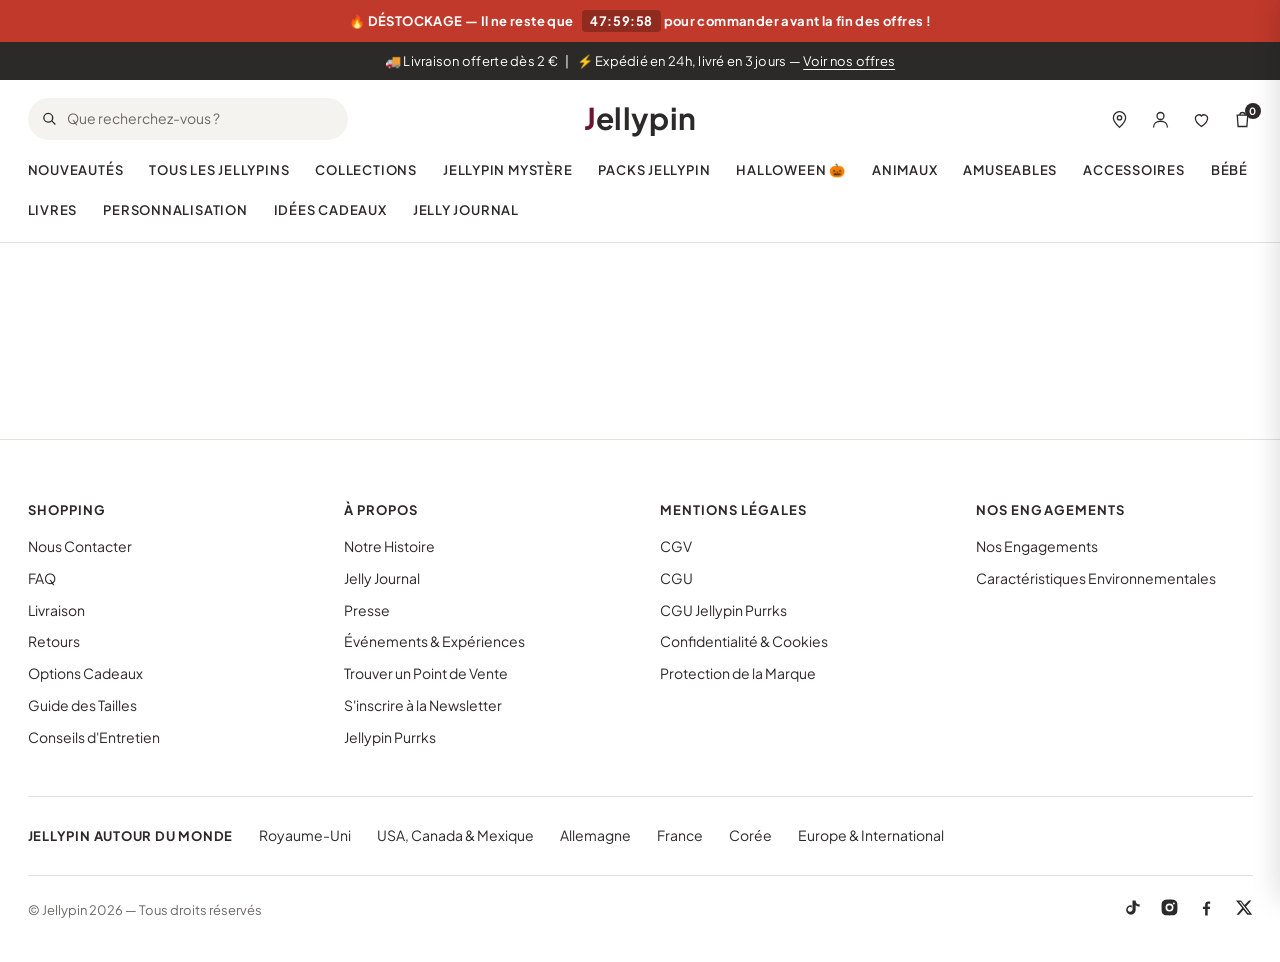
==== category.html @ 27574617 "Ajoute une page livraison qui transmet les coordonnées en sub9..sub16 Le bouton du panier ne pointe " ====
﻿<!DOCTYPE html>
<html lang="fr">
<head>
<meta charset="utf-8">
<meta name="viewport" content="width=device-width, initial-scale=1">
<title>Catégorie – Jellypin</title>
<link rel="preconnect" href="https://fonts.googleapis.com">
<link rel="preconnect" href="https://fonts.gstatic.com" crossorigin>
<link href="https://fonts.googleapis.com/css2?family=Plus+Jakarta+Sans:wght@400;500;600;700&display=swap" rel="stylesheet">
<link rel="stylesheet" href="styles.css">
<!-- Statcounter -->
<script type="text/javascript">var sc_project=13353586;var sc_invisible=1;var sc_security="6846dd3d";</script>
<script type="text/javascript" src="https://www.statcounter.com/counter/counter.js" async></script>
</head>
<body>

<div class="urgency-bar">
  🔥 DÉSTOCKAGE — Il ne reste que <span class="urgency-bar__timer" id="urgency-timer">48:00:00</span> pour commander avant la fin des offres !
</div>
<div class="promo-bar">
  🚚 Livraison offerte dès 2&nbsp;&euro;&ensp;|&ensp;⚡ Expédié en 24h, livré en 3 jours &mdash; <a href="#" data-open-cart>Voir nos offres</a>
</div>

<header class="header">
  <div class="header__top">
    <form class="search" role="search" onsubmit="return false">
      <svg viewBox="0 0 24 24" aria-hidden="true"><path d="M10 2a8 8 0 105.3 14l5.4 5.4 1.4-1.4-5.4-5.4A8 8 0 0010 2zm0 2a6 6 0 110 12 6 6 0 010-12z"/></svg>
      <input type="search" placeholder="Que recherchez-vous&nbsp;?" aria-label="Recherche">
    </form>

    <a class="logo" href="index.html" aria-label="Jellypin, accueil">
      <span class="logo__mark">Jellypin</span>
    </a>

    <div class="header__actions">
      <button class="search-toggle" aria-label="Rechercher" id="search-toggle">
        <svg viewBox="0 0 24 24"><path d="M10 2a8 8 0 105.3 14l5.4 5.4 1.4-1.4-5.4-5.4A8 8 0 0010 2zm0 2a6 6 0 110 12 6 6 0 010-12z"/></svg>
      </button>
      <a href="#" aria-label="Trouver un point de vente" title="Trouver un point de vente">
        <svg viewBox="0 0 24 24"><path d="M12 21s7-6.3 7-11a7 7 0 10-14 0c0 4.7 7 11 7 11z"/><circle cx="12" cy="10" r="2.5"/></svg>
      </a>
      <a href="#" aria-label="Mon compte" title="Mon compte">
        <svg viewBox="0 0 24 24"><circle cx="12" cy="8" r="4"/><path d="M4 21c0-4.4 3.6-7 8-7s8 2.6 8 7"/></svg>
      </a>
      <a href="#" aria-label="Liste de souhaits" title="Liste de souhaits">
        <svg viewBox="0 0 24 24"><path d="M12 20s-7-4.6-7-9.3A4 4 0 0112 8a4 4 0 017 2.7C19 15.4 12 20 12 20z"/></svg>
      </a>
      <a href="#" aria-label="Panier" title="Panier" data-open-cart>
        <svg viewBox="0 0 24 24"><path d="M6 7h12l-1 13H7L6 7z"/><path d="M9 7a3 3 0 016 0"/></svg>
        <span class="cart-count" data-cart-count>0</span>
      </a>
    </div>
  </div>

  <nav class="nav" aria-label="Navigation principale">
    <ul>
      <li><a href="category.html?c=nouveautes">Nouveautés</a></li>
      <li><a href="category.html?c=tous-les-jellypins">Tous les Jellypins</a></li>
      <li><a href="category.html?c=collections">Collections</a></li>
      <li><a href="product.html?p=jellypin-mystere">Jellypin Myst&egrave;re</a></li>
      <li><a href="category.html?c=packs-jellypin">Packs Jellypin</a></li>
      <li><a href="category.html?c=halloween">Halloween &#127875;</a></li>
      <li><a href="category.html?c=animaux">Animaux</a></li>
      <li><a href="category.html?c=amuseables">Amuseables</a></li>
      <li><a href="category.html?c=accessoires">Accessoires</a></li>
      <li><a href="category.html?c=bebe">Bébé</a></li>
      <li><a href="category.html?c=livres">Livres</a></li>
      <li><a href="category.html?c=personnalisation">Personnalisation</a></li>
      <li><a href="category.html?c=idees-cadeaux">Idées Cadeaux</a></li>
      <li><a href="index.html">Jelly Journal</a></li>
    </ul>
  </nav>
</header>

<main class="container">
  <nav class="crumbs" aria-label="Fil d'Ariane" data-crumbs></nav>

  <header class="cat__head">
    <h1 data-title></h1>
    <p class="cat__intro" data-intro></p>
  </header>

  <nav class="cat__subs" data-subs hidden></nav>

  <div class="cat__bar" data-bar hidden>
    <button class="cat__filter" type="button">Filtrer</button>
    <p data-count></p>
    <label class="cat__sort">Trier par
      <select data-sort>
        <option value="pertinence">Pertinence</option>
        <option value="popularite">Popularité</option>
        <option value="nouveaute">Nouveautés</option>
        <option value="az">A - Z</option>
        <option value="za">Z - A</option>
        <option value="asc">Prix (croissant)</option>
        <option value="desc">Prix (décroissant)</option>
      </select>
    </label>
  </div>

  <div class="cat__grid" data-grid></div>
  <p class="cat__empty" data-empty hidden>Cette catégorie n'a pas de grille produits sur le site d'origine&nbsp;: choisissez une sous-catégorie ci-dessus.</p>
</main>

<footer class="footer">
  <div class="container">
    <div class="footer__cols">
      <div>
        <h3>Shopping</h3>
        <ul>
          <li><a href="#">Nous Contacter</a></li>
          <li><a href="#">FAQ</a></li>
          <li><a href="#">Livraison</a></li>
          <li><a href="#">Retours</a></li>
          <li><a href="#">Options Cadeaux</a></li>
          <li><a href="#">Guide des Tailles</a></li>
          <li><a href="#">Conseils d'Entretien</a></li>
        </ul>
      </div>
      <div>
        <h3>À propos</h3>
        <ul>
          <li><a href="#">Notre Histoire</a></li>
          <li><a href="#">Jelly Journal</a></li>
          <li><a href="#">Presse</a></li>
          <li><a href="#">Événements &amp; Expériences</a></li>
          <li><a href="#">Trouver un Point de Vente</a></li>
          <li><a href="#">S'inscrire à la Newsletter</a></li>
          <li><a href="#">Jellypin Purrks</a></li>
        </ul>
      </div>
      <div>
        <h3>Mentions légales</h3>
        <ul>
          <li><a href="#">CGV</a></li>
          <li><a href="#">CGU</a></li>
          <li><a href="#">CGU Jellypin Purrks</a></li>
          <li><a href="#">Confidentialité &amp; Cookies</a></li>
          <li><a href="#">Protection de la Marque</a></li>
        </ul>
      </div>
      <div>
        <h3>Nos engagements</h3>
        <ul>
          <li><a href="#">Nos Engagements</a></li>
          <li><a href="#">Caractéristiques Environnementales</a></li>
        </ul>
      </div>
    </div>

    <div class="footer__region">
      <strong>Jellypin autour du monde</strong>
      <a href="#">Royaume-Uni</a>
      <a href="#">USA, Canada &amp; Mexique</a>
      <a href="#">Allemagne</a>
      <a href="#">France</a>
      <a href="#">Corée</a>
      <a href="#">Europe &amp; International</a>
    </div>

    <div class="footer__bottom">
      <p>&copy; Jellypin 2026 &mdash; Tous droits réservés</p>
      <div class="footer__social">
        <a href="#" aria-label="TikTok"><svg viewBox="0 0 24 24"><path d="M16 3a5 5 0 005 5v3a8 8 0 01-5-1.8V15a6 6 0 11-6-6c.3 0 .7 0 1 .1v3.1a3 3 0 101 2.3V3h4z"/></svg></a>
        <a href="#" aria-label="Instagram"><svg viewBox="0 0 24 24"><path d="M12 2c2.7 0 3 0 4.1.1 1.1 0 1.8.2 2.4.5.7.3 1.2.6 1.7 1.2.6.5.9 1 1.2 1.7.3.6.5 1.3.5 2.4C22 9 22 9.3 22 12s0 3-.1 4.1c0 1.1-.2 1.8-.5 2.4-.3.7-.6 1.2-1.2 1.7-.5.6-1 .9-1.7 1.2-.6.3-1.3.5-2.4.5C15 22 14.7 22 12 22s-3 0-4.1-.1c-1.1 0-1.8-.2-2.4-.5-.7-.3-1.2-.6-1.7-1.2-.6-.5-.9-1-1.2-1.7-.3-.6-.5-1.3-.5-2.4C2 15 2 14.7 2 12s0-3 .1-4.1c0-1.1.2-1.8.5-2.4.3-.7.6-1.2 1.2-1.7.5-.6 1-.9 1.7-1.2.6-.3 1.3-.5 2.4-.5C9 2 9.3 2 12 2zm0 5a5 5 0 100 10 5 5 0 000-10zm0 2a3 3 0 110 6 3 3 0 010-6zm5.5-3.3a1.2 1.2 0 100 2.4 1.2 1.2 0 000-2.4z"/></svg></a>
        <a href="#" aria-label="Facebook"><svg viewBox="0 0 24 24"><path d="M13.5 22v-8h2.7l.4-3.1h-3.1V8.9c0-.9.3-1.5 1.6-1.5h1.6V4.6c-.3 0-1.3-.1-2.4-.1-2.4 0-4 1.4-4 4.1v2.3H7.5V14h2.8v8h3.2z"/></svg></a>
        <a href="#" aria-label="Twitter"><svg viewBox="0 0 24 24"><path d="M18.9 3H22l-6.8 7.8L23 21h-6.2l-4.9-6.3L6.3 21H3.2l7.2-8.3L2.5 3h6.4l4.4 5.8L18.9 3zm-1.1 16.2h1.7L8.3 4.7H6.5l11.3 14.5z"/></svg></a>
      </div>
    </div>
  </div>
</footer>

<!-- Tiroir panier / paiement -->
<div class="drawer-overlay" id="drawer-overlay"></div>
<aside class="drawer" id="cart-drawer" aria-label="Panier et paiement">
  <div class="drawer__head">
    <h2>Votre panier</h2>
    <button class="drawer__close" id="drawer-close" aria-label="Fermer">&times;</button>
  </div>

  <div class="drawer__items" id="drawer-items"></div>
  <p class="drawer__empty" id="drawer-empty">Votre panier est vide.</p>

  <div class="drawer__shipping">🚚 Livraison offerte dès 2€</div>

  <div class="drawer__spacer"></div>

  <div class="drawer__total" id="drawer-total" hidden>
    <span>Total estimé</span>
    <strong id="drawer-total-amount"></strong>
  </div>
  <p class="drawer__promo" id="drawer-promo" hidden></p>
  <a class="drawer__checkout" id="drawer-checkout" href="shipping.html" hidden>Procéder au paiement</a>
</aside>

<script src="products.js"></script>
<script src="categories.js"></script>
<script src="script.js"></script>
<script src="category.js"></script>
</body>
</html>
---- styles.css ----
﻿/* ==========================================================================
   Reproduction de la page d'accueil fr.jellypin.com
   ========================================================================== */

:root{
  --ink:#2c2a29;
  --cream:#f1deab;
  --cream-light:#faf6ec;
  --burgundy:#6d1230;
  --line:#e3e0da;
  --grey:#6d6a66;
  --max:1265px;
}

*,*::before,*::after{box-sizing:border-box}

html{-webkit-text-size-adjust:100%}

body{
  margin:0;
  font-family:"Plus Jakarta Sans",Arial,Helvetica,sans-serif;
  font-size:16px;
  line-height:1.55;
  color:var(--ink);
  background:#fff;
  overflow-x:hidden;
}

img{display:block;max-width:100%}
/* Un display: explicite dans une regle de classe l'emporte sur le display:none
   que le navigateur applique a [hidden]. Sans ce !important, masquer un
   element via .hidden = true reste sans effet (bouton paiement, recap...). */
[hidden]{display:none!important}
a{color:inherit;text-decoration:none}
button{font:inherit;color:inherit;background:none;border:0;cursor:pointer}
h1,h2,h3,p{margin:0}

.container{width:100%;max-width:var(--max);margin:0 auto;padding:0 20px}

/* Bouton contour, style Jellypin -------------------------------------------- */
.btn{
  display:inline-block;
  padding:8px 36px;
  font-size:14px;
  font-weight:600;
  line-height:1.6;
  border:1px solid var(--ink);
  border-radius:0;
  background:transparent;
  color:var(--ink);
  transition:background-color .2s ease,color .2s ease;
}
.btn:hover{background:var(--ink);color:#fff}
.btn--light{border-color:#fff;color:#fff}
.btn--light:hover{background:#fff;color:var(--ink)}

/* ==========================================================================
   Bandeau promo
   ========================================================================== */
.urgency-bar{
  background:#c0392b;
  color:#fff;
  text-align:center;
  font-size:13px;
  font-weight:700;
  letter-spacing:.03em;
  padding:10px 20px;
  animation:urgency-pulse 2s ease-in-out infinite;
}
@keyframes urgency-pulse{
  0%,100%{background:#c0392b;}
  50%{background:#e74c3c;}
}
.urgency-bar__timer{
  display:inline-block;
  background:rgba(0,0,0,.25);
  border-radius:4px;
  padding:1px 8px;
  margin-left:6px;
  font-variant-numeric:tabular-nums;
  letter-spacing:.05em;
}
.promo-bar{
  background:var(--ink);
  color:#fff;
  text-align:center;
  font-size:13px;
  letter-spacing:.02em;
  padding:9px 20px;
}
.promo-bar a{text-decoration:underline;text-underline-offset:3px}

/* ==========================================================================
   En-tete
   ========================================================================== */
.header{
  position:sticky;
  top:0;
  z-index:60;
  background:#fff;
  border-bottom:1px solid var(--line);
}

.header__top{
  display:grid;
  grid-template-columns:1fr auto 1fr;
  align-items:center;
  gap:24px;
  padding:18px 20px 14px;
  max-width:var(--max);
  margin:0 auto;
}

.search{position:relative;max-width:320px;width:100%}
.search input{
  width:100%;
  padding:9px 14px 9px 38px;
  font:inherit;
  font-size:14px;
  color:var(--ink);
  background:#f5f3ef;
  border:1px solid transparent;
  border-radius:999px;
  outline:none;
}
.search input::placeholder{color:var(--grey)}
.search input:focus{border-color:var(--ink);background:#fff}
.search svg{
  position:absolute;
  left:14px;top:50%;
  width:15px;height:15px;
  transform:translateY(-50%);
  fill:var(--ink);
  pointer-events:none;
}
.search-dropdown{
  position:absolute;
  top:calc(100% + 6px);
  left:0;right:0;
  background:#fff;
  border:1px solid #e5e5e5;
  border-radius:12px;
  box-shadow:0 8px 24px rgba(0,0,0,.12);
  list-style:none;
  margin:0;padding:6px 0;
  z-index:999;
  max-height:380px;
  overflow-y:auto;
}
.search-dropdown__item{
  display:flex;
  align-items:center;
  gap:12px;
  padding:10px 14px;
  cursor:pointer;
  transition:background .15s;
}
.search-dropdown__item:hover{background:#f7f7f7;}
.search-dropdown__item img{
  width:44px;height:44px;
  object-fit:contain;border-radius:8px;
  background:#f0f0f0;flex-shrink:0;
}
.search-dropdown__item span{flex:1;font-size:14px;font-weight:500;color:var(--ink);}
.search-dropdown__item small{font-size:13px;color:#888;white-space:nowrap;}

.logo{display:block;text-align:center}
.logo__mark{
  display:inline-block;
  font-size:30px;
  font-weight:700;
  letter-spacing:.01em;
  line-height:1.1;
  color:var(--ink);
}
.logo__mark::first-letter{color:var(--burgundy)}

.header__actions{
  display:flex;
  justify-content:flex-end;
  align-items:center;
  gap:20px;
}
.header__actions a{position:relative;display:flex;align-items:center}
.header__actions svg{width:21px;height:21px;fill:none;stroke:var(--ink);stroke-width:1.5}
.cart-count{
  position:absolute;
  top:-6px;right:-8px;
  min-width:16px;height:16px;
  padding:0 4px;
  font-size:10px;
  font-weight:700;
  line-height:16px;
  text-align:center;
  color:#fff;
  background:var(--ink);
  border-radius:999px;
}

/* Navigation --------------------------------------------------------------- */
.nav{padding:0 20px 14px;max-width:var(--max);margin:0 auto}
.nav ul{
  display:flex;
  flex-wrap:wrap;
  gap:6px 26px;
  margin:0;
  padding:0;
  list-style:none;
}
.nav a{
  display:inline-block;
  padding:6px 0;
  font-size:13px;
  font-weight:600;
  letter-spacing:.06em;
  text-transform:uppercase;
  border-bottom:2px solid transparent;
}
.nav a:hover{border-bottom-color:var(--ink)}

/* ==========================================================================
   Carrousel heros
   ========================================================================== */
.hero{position:relative;overflow:hidden}
.hero__track{display:flex;transition:transform .55s cubic-bezier(.4,0,.2,1)}
.hero__slide{
  flex:0 0 100%;
  display:flex;
  min-height:704px;
}
.hero__panel{
  flex:0 0 33.333%;
  display:flex;
  flex-direction:column;
  justify-content:center;
  gap:18px;
  padding:32px 48px;
  background:var(--cream);
}
.hero__panel h2{font-size:26px;font-weight:600;line-height:1.25}
.hero__panel p{font-size:15px;line-height:1.7}
.hero__panel .btn{align-self:flex-start}
.hero__panel--dark{background:var(--burgundy);color:#fff}
.hero__media{flex:1 1 auto;overflow:hidden}
.hero__media img{width:100%;height:100%;object-fit:cover}

.hero__arrow{
  position:absolute;
  top:50%;
  z-index:5;
  display:grid;
  place-items:center;
  width:40px;height:40px;
  transform:translateY(-50%);
  background:rgba(255,255,255,.85);
  border-radius:999px;
}
.hero__arrow--prev{left:16px}
.hero__arrow--next{right:16px}
.hero__arrow svg{width:14px;height:14px;stroke:var(--ink);stroke-width:2;fill:none}

.hero__dots{
  position:absolute;
  left:0;right:0;bottom:20px;
  display:flex;
  justify-content:center;
  gap:9px;
}
.hero__dots button{
  width:9px;height:9px;
  background:rgba(44,42,41,.3);
  border-radius:999px;
}
.hero__dots button[aria-current="true"]{background:var(--ink)}

/* ==========================================================================
   Rail de produits
   ========================================================================== */
.rail{padding:56px 0}
.rail__head{
  display:flex;
  align-items:baseline;
  justify-content:space-between;
  gap:16px;
  margin-bottom:24px;
}
.rail__head h2{font-size:30px;font-weight:600}
.rail__head a{font-size:14px;text-decoration:underline;text-underline-offset:4px}

.rail__viewport{position:relative}
.rail__scroller{
  display:flex;
  gap:20px;
  overflow-x:auto;
  scroll-snap-type:x mandatory;
  scroll-behavior:smooth;
  padding-bottom:8px;
  scrollbar-width:none;
}
.rail__scroller::-webkit-scrollbar{display:none}

.card{
  flex:0 0 calc((100% - 80px)/5);
  scroll-snap-align:start;
  text-align:center;
}
.card__img{
  position:relative;
  aspect-ratio:1;
  overflow:hidden;
  background:#f7f5f1;
}
.card__img img{width:100%;height:100%;object-fit:cover;transition:transform .4s ease}
.card:hover .card__img img{transform:scale(1.04)}
.card__wish{
  position:absolute;
  top:10px;right:10px;
  display:grid;place-items:center;
  width:30px;height:30px;
  background:rgba(255,255,255,.9);
  border-radius:999px;
}
.card__wish svg{width:15px;height:15px;fill:none;stroke:var(--ink);stroke-width:1.5}
.card__name{margin-top:14px;font-size:14px;font-weight:600}
.card__price{margin-top:4px;font-size:14px;color:var(--grey)}

.rail__arrow{
  position:absolute;
  top:calc(50% - 30px);
  z-index:5;
  display:grid;place-items:center;
  width:38px;height:38px;
  transform:translateY(-50%);
  background:#fff;
  border:1px solid var(--line);
  border-radius:999px;
}
.rail__arrow--prev{left:-14px}
.rail__arrow--next{right:-14px}
.rail__arrow svg{width:13px;height:13px;stroke:var(--ink);stroke-width:2;fill:none}

/* ==========================================================================
   Trio de categories
   ========================================================================== */
.trio{padding:40px 0 64px}
.trio__grid{display:grid;grid-template-columns:repeat(3,1fr);gap:20px}
.trio__item{text-align:center}
.trio__item figure{margin:0;overflow:hidden;aspect-ratio:634/761}
.trio__item img{width:100%;height:100%;object-fit:cover;transition:transform .5s ease}
.trio__item:hover img{transform:scale(1.04)}
.trio__item figcaption{margin-top:16px;font-size:17px;font-weight:600}

/* ==========================================================================
   Bloc de marque
   ========================================================================== */
.brand{padding:24px 0 64px;text-align:center}
.brand h2{max-width:760px;margin:0 auto;font-size:30px;font-weight:600;line-height:1.3}
.brand p{max-width:820px;margin:20px auto 0;font-size:15px;line-height:1.8;color:var(--grey)}

.brand__banner{margin:44px 0 0;aspect-ratio:16/7.5;overflow:hidden}
.brand__banner img{width:100%;height:100%;object-fit:cover}

.brand__cta{margin-top:44px}
.brand__cta h2{font-size:30px;font-weight:600}
.brand__cta .btn{margin-top:22px}

/* ==========================================================================
   Grille de categories
   ========================================================================== */
.cats{padding:16px 0 72px}
.cats__grid{display:grid;grid-template-columns:repeat(5,1fr);gap:20px}
.cats__item{text-align:center}
.cats__item figure{margin:0;overflow:hidden;aspect-ratio:634/761;background:#f7f5f1}
.cats__item img{width:100%;height:100%;object-fit:cover;transition:transform .5s ease}
.cats__item:hover img{transform:scale(1.04)}
.cats__item figcaption{margin-top:14px;font-size:15px;font-weight:600}
.cats__item--last figure{display:grid;place-items:center;background:var(--cream-light)}
.cats__item--last span{font-size:17px;font-weight:600;text-decoration:underline;text-underline-offset:5px}

/* ==========================================================================
   Banniere Purrks
   ========================================================================== */
.purrks{position:relative;color:#fff;text-align:center}
.purrks__bg{position:absolute;inset:0}
.purrks__bg img{width:100%;height:100%;object-fit:cover}
.purrks__bg::after{content:"";position:absolute;inset:0;background:rgba(44,42,41,.35)}
.purrks__inner{
  position:relative;
  z-index:2;
  display:flex;
  flex-direction:column;
  align-items:center;
  gap:22px;
  padding:88px 20px;
}
.purrks__logo{width:200px;height:auto}
.purrks p{max-width:560px;font-size:17px;font-weight:600;line-height:1.6}
.purrks span{font-size:13px;font-weight:700;letter-spacing:.1em;text-transform:uppercase}

/* ==========================================================================
   Instagram
   ========================================================================== */
.insta{padding:72px 0}
.insta h2{margin-bottom:26px;font-size:30px;font-weight:600;text-align:center}
.insta__grid{display:grid;grid-template-columns:repeat(6,1fr);gap:10px}
.insta__grid figure{margin:0;aspect-ratio:1;overflow:hidden;background:#f7f5f1}
.insta__grid img{width:100%;height:100%;object-fit:cover;transition:transform .5s ease}
.insta__grid figure:hover img{transform:scale(1.06)}

/* ==========================================================================
   Newsletter
   ========================================================================== */
.newsletter{background:var(--cream-light);padding:64px 20px;text-align:center}
.newsletter h2{font-size:26px;font-weight:600}
.newsletter p{margin-top:12px;font-size:15px;color:var(--grey)}
.newsletter form{display:flex;gap:10px;justify-content:center;margin-top:26px;flex-wrap:wrap}
.newsletter input{
  width:340px;
  padding:11px 16px;
  font:inherit;font-size:14px;
  background:#fff;
  border:1px solid var(--ink);
  outline:none;
}

/* ==========================================================================
   Pied de page
   ========================================================================== */
.footer{border-top:1px solid var(--line);padding:60px 0 0;font-size:14px}
.footer h3{
  margin-bottom:16px;
  font-size:13px;
  font-weight:700;
  letter-spacing:.08em;
  text-transform:uppercase;
}
.footer ul{margin:0;padding:0;list-style:none;display:grid;gap:10px}
.footer a:hover{text-decoration:underline;text-underline-offset:3px}

.footer__cols{display:grid;grid-template-columns:repeat(4,1fr);gap:40px}

.footer__region{
  display:flex;
  flex-wrap:wrap;
  align-items:center;
  gap:12px 26px;
  margin-top:48px;
  padding-top:28px;
  border-top:1px solid var(--line);
}
.footer__region strong{font-size:13px;letter-spacing:.06em;text-transform:uppercase}

.footer__bottom{
  display:flex;
  flex-wrap:wrap;
  align-items:center;
  justify-content:space-between;
  gap:18px;
  margin-top:28px;
  padding:22px 0 40px;
  border-top:1px solid var(--line);
  color:var(--grey);
  font-size:13px;
}
.footer__social{display:flex;gap:18px}
.footer__social svg{width:19px;height:19px;fill:var(--ink)}

/* ==========================================================================
   Page categorie
   ========================================================================== */
.cat__head{padding:8px 0 26px;text-align:center}
.cat__head h1{font-size:34px;font-weight:600;letter-spacing:.04em}
.cat__intro{max-width:640px;margin:12px auto 0;font-size:15px;color:var(--grey)}

.cat__subs{
  display:flex;
  flex-wrap:wrap;
  justify-content:center;
  gap:10px 12px;
  margin-bottom:30px;
}
.cat__subs a{
  padding:8px 18px;
  font-size:13px;
  font-weight:600;
  border:1px solid var(--line);
  border-radius:999px;
  transition:border-color .2s ease,background-color .2s ease;
}
.cat__subs a:hover{border-color:var(--ink);background:var(--cream-light)}

.cat__bar{
  display:flex;
  align-items:center;
  justify-content:space-between;
  gap:16px;
  padding:14px 0;
  border-top:1px solid var(--line);
  border-bottom:1px solid var(--line);
  font-size:14px;
}
.cat__filter{font-weight:600;text-decoration:underline;text-underline-offset:4px}
.cat__bar p{color:var(--grey)}
.cat__sort{display:flex;align-items:center;gap:8px;font-weight:600}
.cat__sort select{font:inherit;font-size:14px;padding:6px 8px;border:1px solid var(--line);background:#fff}

.cat__grid{
  display:grid;
  grid-template-columns:repeat(4,1fr);
  gap:32px 20px;
  padding:34px 0 72px;
}
.cat__grid .card{flex:none}

.card__badge{
  position:absolute;
  top:10px;left:10px;
  z-index:2;
  padding:3px 9px;
  font-size:11px;
  font-weight:700;
  letter-spacing:.04em;
  color:var(--ink);
  background:var(--cream);
}

.cat__empty{padding:40px 0 80px;text-align:center;color:var(--grey)}

/* ==========================================================================
   Fiche produit
   ========================================================================== */
.crumbs{padding:22px 0;font-size:13px;color:var(--grey)}
.crumbs a:hover{text-decoration:underline;text-underline-offset:3px}
.crumbs span{color:var(--ink)}

.pdp{display:grid;grid-template-columns:1.15fr 1fr;gap:48px;align-items:start}

.pdp__gallery{display:grid;grid-template-columns:80px 1fr;gap:14px}
.pdp__thumbs{display:grid;gap:10px;align-content:start}
.pdp__thumbs button{padding:0;border:1px solid transparent;background:#f7f5f1;aspect-ratio:1;overflow:hidden}
.pdp__thumbs button[aria-current="true"]{border-color:var(--ink)}
.pdp__thumbs img{width:100%;height:100%;object-fit:cover}
.pdp__main{background:#f7f5f1;aspect-ratio:1;overflow:hidden}
.pdp__main img{width:100%;height:100%;object-fit:cover}

.pdp__info h1{font-size:30px;font-weight:600;line-height:1.25}
.pdp__price{margin-top:10px;font-size:22px;font-weight:600}

.pdp__rating{display:flex;align-items:center;gap:8px;margin-top:10px;font-size:14px;color:var(--grey)}
.stars{color:#f0a500;letter-spacing:1px}
.pdp__rating a{text-decoration:underline;text-underline-offset:3px}

.pdp__sizelink{
  margin-top:18px;
  font-size:14px;
  font-weight:600;
  text-decoration:underline;
  text-underline-offset:4px;
}

.pdp__dims{display:grid;gap:8px;margin:20px 0 0;font-size:14px}
.pdp__dims div{display:flex;gap:10px}
.pdp__dims dt{font-weight:600;min-width:96px}
.pdp__dims dd{margin:0;color:var(--grey)}

.pdp__wish{width:100%;margin-top:26px;padding:14px 36px;font-size:18px;font-weight:500;background:#fff}

.btn-cart{
  display:block;
  width:100%;
  margin-top:12px;
  padding:14px 36px;
  font-size:18px;
  font-weight:500;
  color:var(--ink);
  background:#33cee5;
  border:0;
  border-radius:0;
  transition:filter .2s ease;
}
.btn-cart:hover{filter:brightness(.93)}
.btn-cart:disabled{background:#e6e3dd;color:var(--grey);cursor:not-allowed;filter:none}

.pdp__added{margin-top:12px;font-size:14px;font-weight:600;color:#8a6d1f}

/* Accordeons --------------------------------------------------------------- */
.acc{margin-top:34px;border-top:1px solid var(--line)}
.acc__item{border-bottom:1px solid var(--line)}
.acc__item summary{
  padding:16px 0;
  font-size:13px;
  font-weight:700;
  letter-spacing:.08em;
  text-transform:uppercase;
  cursor:pointer;
  list-style:none;
}
.acc__item summary::-webkit-details-marker{display:none}
.acc__item summary::after{content:"+";float:right;font-size:18px;font-weight:400}
.acc__item[open] summary::after{content:"\2013"}
.acc__body{padding:0 0 20px;font-size:15px;line-height:1.8;color:var(--grey)  overflow-x:hidden;
}
.acc__body p+p{margin-top:14px}

/* Avis --------------------------------------------------------------------- */
.reviews{margin-top:72px;padding-top:36px;border-top:1px solid var(--line)}
.reviews__head{display:flex;flex-wrap:wrap;align-items:center;gap:18px}
.reviews__head h2{font-size:22px;font-weight:600;letter-spacing:.06em}
.reviews__head p{display:flex;align-items:center;gap:8px;font-size:14px;color:var(--grey)}
.reviews__head .btn{margin-left:auto}
.reviews__note{margin-top:16px;max-width:760px;font-size:13px;line-height:1.7;color:var(--grey)}
.reviews__list{display:grid;grid-template-columns:repeat(2,1fr);gap:28px;margin-top:30px}
.review h3{font-size:16px;font-weight:600}
.review .stars{margin-top:4px;font-size:14px}
.review__meta{margin:6px 0 8px;font-size:13px;color:var(--grey)}
.review p:last-child{font-size:15px;line-height:1.7}

/* ==========================================================================
   Adaptatif
   ========================================================================== */
@media (max-width:1100px){
  .card{flex-basis:calc((100% - 60px)/4)}
  .cats__grid{grid-template-columns:repeat(3,1fr)}
  .insta__grid{grid-template-columns:repeat(4,1fr)}
  .cat__grid{grid-template-columns:repeat(3,1fr)}
}

@media (max-width:900px){
  .header__top{grid-template-columns:1fr auto 1fr;gap:12px}
  .search{max-width:200px}
  .logo__mark{font-size:24px}
  .nav ul{gap:4px 18px}
  .nav a{font-size:12px}
  .hero__slide{flex-direction:column;min-height:0}
  .hero__panel{flex:0 0 auto;padding:32px 24px;order:2}
  .hero__media{aspect-ratio:4/3}
  .card{flex-basis:calc((100% - 40px)/3)}
  .trio__grid{grid-template-columns:1fr}
  .footer__cols{grid-template-columns:repeat(2,1fr)}
  .pdp{grid-template-columns:1fr;gap:32px}
  .reviews__list{grid-template-columns:1fr}
}

.search-toggle{
  display:none;
  background:none;border:none;cursor:pointer;padding:4px;
  color:var(--ink);
}
.search-toggle svg{width:22px;height:22px;fill:var(--ink);display:block;}
.search-overlay{
  display:none;
  position:fixed;top:0;left:0;right:0;
  background:#fff;
  padding:14px 16px;
  z-index:1000;
  box-shadow:0 4px 16px rgba(0,0,0,.12);
  align-items:center;gap:10px;
}
.search-overlay.open{display:flex;}
.search-overlay input{
  flex:1;border:1.5px solid #ddd;border-radius:50px;
  padding:10px 18px;font-size:16px;outline:none;
}
.search-overlay input:focus{border-color:var(--ink);}
.search-overlay__close{
  background:none;border:none;font-size:24px;cursor:pointer;color:#888;padding:0 4px;
}
.search-overlay .search-dropdown{
  position:fixed;top:62px;left:0;right:0;border-radius:0;border-left:none;border-right:none;
}

@media (max-width:640px){
  .header__top{grid-template-columns:1fr auto auto;padding:14px 16px 10px}
  .search{display:none}
  .search-toggle{display:flex;align-items:center;}
  .nav{overflow-x:auto}
  .nav ul{flex-wrap:nowrap}
  .nav a{white-space:nowrap}
  .rail__head h2,.brand h2,.brand__cta h2,.insta h2{font-size:24px}
  .card{flex-basis:calc((100% - 20px)/2)}
  .cats__grid{grid-template-columns:repeat(2,1fr)}
  .insta__grid{grid-template-columns:repeat(3,1fr)}
  .cat__grid{grid-template-columns:repeat(2,1fr);gap:24px 14px}
  .cat__head h1{font-size:26px}
  .cat__bar{flex-wrap:wrap;gap:10px}
  .rail__arrow{display:none}
  .newsletter input{width:100%}
  .pdp__gallery{grid-template-columns:1fr}
  .pdp__thumbs{grid-auto-flow:column;grid-auto-columns:64px;overflow-x:auto;order:2}
  .pdp__info h1{font-size:24px}
}

/* ==========================================================================
   Tiroir panier / paiement
   ========================================================================== */
.drawer-overlay{display:none;position:fixed;inset:0;background:rgba(0,0,0,.45);z-index:900}
.drawer-overlay.open{display:block}
.drawer{
  position:fixed;top:0;right:0;width:min(420px,100vw);height:100vh;
  background:#fff;z-index:901;
  display:flex;flex-direction:column;padding:24px 20px;gap:16px;
  transform:translateX(100%);transition:transform .3s cubic-bezier(.4,0,.2,1);
  overflow-y:auto;box-shadow:-4px 0 24px rgba(0,0,0,.12)
}
.drawer.open{transform:none}
.drawer__head{display:flex;justify-content:space-between;align-items:center}
.drawer__head h2{font-size:22px;font-weight:800;margin:0}
.drawer__close{font-size:24px;line-height:1;padding:4px 8px;border-radius:2px}
.drawer__close:hover{background:var(--cream)}

.drawer__items{display:flex;flex-direction:column;gap:16px}
.drawer__item{display:flex;gap:16px;padding-bottom:16px;border-bottom:1px solid var(--line)}
.drawer__item img{width:84px;height:84px;object-fit:contain;background:var(--cream-light);flex-shrink:0}
.drawer__item-info{flex:1;display:flex;flex-direction:column;gap:6px;min-width:0}
.drawer__item-name{font-size:16px;font-weight:600}
.drawer__item-price{font-size:20px;font-weight:800}
.drawer__qty{display:flex;align-items:center;gap:10px;margin-top:2px}
.drawer__qty-btn{
  width:26px;height:26px;border:1px solid var(--line);
  font-size:16px;line-height:1;display:flex;align-items:center;justify-content:center
}
.drawer__qty-btn:hover{border-color:var(--burgundy)}
.drawer__qty span{min-width:16px;text-align:center;font-weight:700}
.drawer__remove{align-self:flex-start;font-size:13px;text-decoration:underline;color:var(--grey)}
.drawer__remove:hover{color:var(--burgundy)}
.drawer__empty{color:var(--grey);font-size:14px;padding:12px 0}

.drawer__shipping{
  background:var(--cream);padding:10px 14px;
  font-size:13px;font-weight:700;border-radius:2px
}

.drawer__spacer{flex:1}

.drawer__total{
  display:flex;justify-content:space-between;align-items:center;
  font-size:16px;font-weight:700;padding-top:12px;border-top:1px solid var(--line)
}
.drawer__promo{
  background:var(--cream);color:var(--burgundy);
  font-size:13px;font-weight:600;padding:8px 12px;margin:0
}
.drawer__checkout{
  display:block;width:100%;text-align:center;
  background:var(--ink);color:#fff;padding:16px;
  font-size:16px;font-weight:600;border:0;border-radius:0
}
.drawer__checkout:hover{background:var(--burgundy)}

/* --- Modale guide des tailles ------------------------------------------- */
.sizeguide-overlay{
  position:fixed;inset:0;z-index:60;
  background:rgba(0,0,0,.45);
  opacity:0;visibility:hidden;transition:opacity .2s ease,visibility .2s ease;
}
.sizeguide-overlay.open{opacity:1;visibility:visible}
.sizeguide{
  position:fixed;z-index:61;
  top:50%;left:50%;transform:translate(-50%,-46%) scale(.98);
  width:min(560px,calc(100vw - 32px));
  max-height:min(80vh,720px);
  display:flex;flex-direction:column;
  background:#fff;
  opacity:0;visibility:hidden;
  transition:opacity .2s ease,visibility .2s ease,transform .2s ease;
}
.sizeguide.open{opacity:1;visibility:visible;transform:translate(-50%,-50%) scale(1)}
.sizeguide__head{
  display:flex;align-items:center;justify-content:space-between;
  gap:16px;padding:20px 24px;border-bottom:1px solid var(--line);
}
.sizeguide__head h2{margin:0;font-size:18px;letter-spacing:.02em}
.sizeguide__close{
  border:0;background:none;font-size:28px;line-height:1;
  padding:0 4px;cursor:pointer;color:var(--ink);
}
.sizeguide__body{padding:20px 24px 24px;overflow-y:auto}
.sizeguide__body>p{margin:0 0 16px;font-size:14px;line-height:1.6}
.sizeguide__table{width:100%;border-collapse:collapse;font-size:14px}
.sizeguide__table th,.sizeguide__table td{
  text-align:left;padding:10px 12px;border-bottom:1px solid var(--line);
}
.sizeguide__table th{
  background:var(--cream-light);font-weight:600;
  font-size:12px;text-transform:uppercase;letter-spacing:.06em;
}
.sizeguide__table td:first-child{font-weight:600}
.sizeguide__note{margin:16px 0 0;font-size:13px;color:#666;line-height:1.6}
.pdp__sizelink{cursor:pointer}

/* Mention de prix d'appel sur une tuile de categorie */
/* --- Bannière Jellypin Mystère ------------------------------------------ */
.mystere-banner{
  display:flex;
  align-items:center;
  background:#1a0a2e;
  color:#fff;
  text-decoration:none;
  overflow:hidden;
  min-height:180px;
}
.mystere-banner__img{
  position:relative;
  flex:0 0 220px;
  height:220px;
  overflow:hidden;
}
.mystere-banner__collage{
  display:grid;
  grid-template-columns:1fr 1fr;
  grid-template-rows:1fr 1fr;
  width:100%;
  height:100%;
}
.mystere-banner__img img{
  width:100%;
  height:100%;
  object-fit:contain;
  background:#1a0a2e;
}
.mystere-banner__qmark{
  position:absolute;
  top:50%;
  left:50%;
  transform:translate(-50%,-50%);
  font-size:100px;
  font-weight:900;
  color:#fff;
  text-shadow:0 4px 20px rgba(0,0,0,.6);
  line-height:1;
  pointer-events:none;
  user-select:none;
}
.mystere-banner__body{
  flex:1;
  padding:24px 32px;
}
.mystere-banner__label{
  font-size:11px;
  letter-spacing:.12em;
  text-transform:uppercase;
  color:#c9a0ff;
  margin:0 0 6px;
}
.mystere-banner__title{
  font-size:clamp(22px,4vw,36px);
  font-weight:800;
  margin:0 0 8px;
  line-height:1.1;
}
.mystere-banner__sub{
  font-size:14px;
  color:rgba(255,255,255,.75);
  margin:0 0 16px;
  max-width:420px;
}
.mystere-banner__cta{
  display:inline-block;
  background:#7c3aed;
  color:#fff;
  padding:10px 22px;
  border-radius:50px;
  font-size:15px;
  font-weight:700;
  transition:background .2s;
}
.mystere-banner:hover .mystere-banner__cta{background:#6d28d9;}
@media(max-width:600px){
  .mystere-banner{flex-direction:column;}
  .mystere-banner__img{flex:none;width:100%;height:180px;}
  .mystere-banner__body{padding:20px 16px;}
}

.trio__from{
  display:block;
  margin-top:4px;
  font-size:13px;
  font-weight:600;
  letter-spacing:.04em;
  text-transform:uppercase;
  color:var(--burgundy);
}

/* ==========================================================================
   Page livraison (shipping.html)
   ========================================================================== */
.ship-header{border-bottom:1px solid var(--line);background:#fff}
.ship-header__in{display:flex;align-items:center;justify-content:space-between;padding-top:18px;padding-bottom:18px}
.ship-secure{display:flex;align-items:center;gap:7px;font-size:13px;font-weight:600;color:var(--grey)}
.ship-secure svg{width:18px;height:18px;fill:var(--burgundy)}

.ship-steps{background:var(--cream-light);border-bottom:1px solid var(--line)}
.ship-steps__in{display:flex;gap:26px;list-style:none;margin:0;padding-top:13px;padding-bottom:13px;font-size:13px;color:var(--grey);flex-wrap:wrap}
.ship-steps__in li{display:flex;align-items:center;gap:8px}
.ship-steps__in span{display:grid;place-items:center;width:21px;height:21px;border-radius:50%;border:1px solid currentColor;font-size:11px;font-weight:700}
.ship-steps__done{color:var(--burgundy)}
.ship-steps__now{color:var(--ink);font-weight:700}
.ship-steps__now span{background:var(--ink);border-color:var(--ink);color:#fff}

.ship-main{padding-top:38px;padding-bottom:64px}
.ship-grid{display:grid;grid-template-columns:1fr 380px;gap:52px;align-items:start}

.ship-title{font-size:27px;font-weight:700;line-height:1.25}
.ship-lede{margin-top:7px;font-size:14px;color:var(--grey)}
#ship-form{margin-top:26px}

.ship-row{display:grid;grid-template-columns:1fr 1fr;gap:15px}
.ship-field{margin-bottom:17px}
.ship-field--zip{max-width:100%}
.ship-field label{display:block;margin-bottom:6px;font-size:13px;font-weight:600}
.ship-field input,.ship-field select{
  width:100%;padding:12px 13px;font:inherit;font-size:15px;color:var(--ink);
  background:#fff;border:1px solid var(--line);border-radius:0;
  transition:border-color .15s ease,box-shadow .15s ease;
}
.ship-field select{appearance:none;background-image:linear-gradient(45deg,transparent 50%,var(--ink) 50%),linear-gradient(135deg,var(--ink) 50%,transparent 50%);background-position:calc(100% - 19px) 50%,calc(100% - 14px) 50%;background-size:5px 5px,5px 5px;background-repeat:no-repeat;padding-right:38px}
.ship-field input:focus,.ship-field select:focus{outline:0;border-color:var(--ink);box-shadow:0 0 0 3px rgba(44,42,41,.09)}
.ship-field input::placeholder{color:#b3afa8}
.ship-field input.is-invalid,.ship-field select.is-invalid{border-color:#c0392b;box-shadow:0 0 0 3px rgba(192,57,43,.09)}

.ship-hint{margin-top:5px;font-size:12px;color:var(--grey)}
.ship-err{margin-top:5px;font-size:12px;font-weight:600;color:#c0392b}

.ship-phone{display:flex;align-items:stretch;border:1px solid var(--line);background:#fff;transition:border-color .15s ease,box-shadow .15s ease}
.ship-phone:focus-within{border-color:var(--ink);box-shadow:0 0 0 3px rgba(44,42,41,.09)}
.ship-phone__prefix{display:grid;place-items:center;padding:0 13px;font-size:15px;font-weight:600;color:var(--grey);background:var(--cream-light);border-right:1px solid var(--line);white-space:nowrap}
.ship-phone input{border:0!important;box-shadow:none!important}
.ship-phone input:focus{box-shadow:none!important}

.ship-submit{
  display:block;width:100%;margin-top:10px;padding:16px 20px;
  font-size:15px;font-weight:700;color:#fff;background:var(--burgundy);
  border:1px solid var(--burgundy);border-radius:0;cursor:pointer;
  transition:background-color .2s ease,opacity .2s ease;
}
.ship-submit:hover{background:#570e26}
.ship-submit:disabled{opacity:.6;cursor:default}
.ship-trust{margin-top:13px;font-size:12px;color:var(--grey);text-align:center}

/* Recapitulatif ------------------------------------------------------------ */
.ship-summary{background:var(--cream-light);border:1px solid var(--line);padding:24px;position:sticky;top:20px}
.ship-summary__title{font-size:17px;font-weight:700;padding-bottom:15px;border-bottom:1px solid var(--line)}
.ship-item{display:grid;grid-template-columns:60px 1fr auto;gap:13px;align-items:center;padding:15px 0;border-bottom:1px solid var(--line)}
.ship-item img{width:60px;height:72px;object-fit:cover;background:#fff}
.ship-item__name{font-size:14px;font-weight:600;line-height:1.35}
.ship-item__qty{margin-top:3px;font-size:12px;color:var(--grey)}
.ship-item__price{font-size:14px;font-weight:700;white-space:nowrap}

.ship-totals{margin:17px 0 0;font-size:14px}
.ship-totals div{display:flex;justify-content:space-between;padding:6px 0}
.ship-totals dt{color:var(--grey)}
.ship-totals dd{margin:0;font-weight:600}
.ship-free{color:#1e7a45;font-weight:700}
.ship-totals__grand{margin-top:9px;padding-top:13px!important;border-top:1px solid var(--line);font-size:17px}
.ship-totals__grand dt{color:var(--ink);font-weight:700}
.ship-totals__grand dd{font-weight:700}

.ship-promo{margin-top:13px;padding:10px 12px;font-size:13px;background:#fff;border:1px dashed var(--burgundy);color:var(--burgundy)}
.ship-perks{margin:19px 0 0;padding:0;list-style:none;font-size:13px;color:var(--grey)}
.ship-perks li{padding:5px 0}

.ship-empty{padding:70px 0;text-align:center}
.ship-empty h1{font-size:24px;font-weight:700}
.ship-empty p{margin:11px 0 24px;color:var(--grey)}

@media(max-width:900px){
  .ship-grid{grid-template-columns:1fr;gap:32px}
  /* Sur mobile le recap passe au-dessus : on voit ce qu'on achete d'abord. */
  .ship-summary{order:-1;position:static;padding:19px}
  .ship-main{padding-top:26px}
  .ship-title{font-size:22px}
}
@media(max-width:480px){
  .ship-row{grid-template-columns:1fr;gap:0}
  .ship-steps__in{gap:15px;font-size:12px}
}
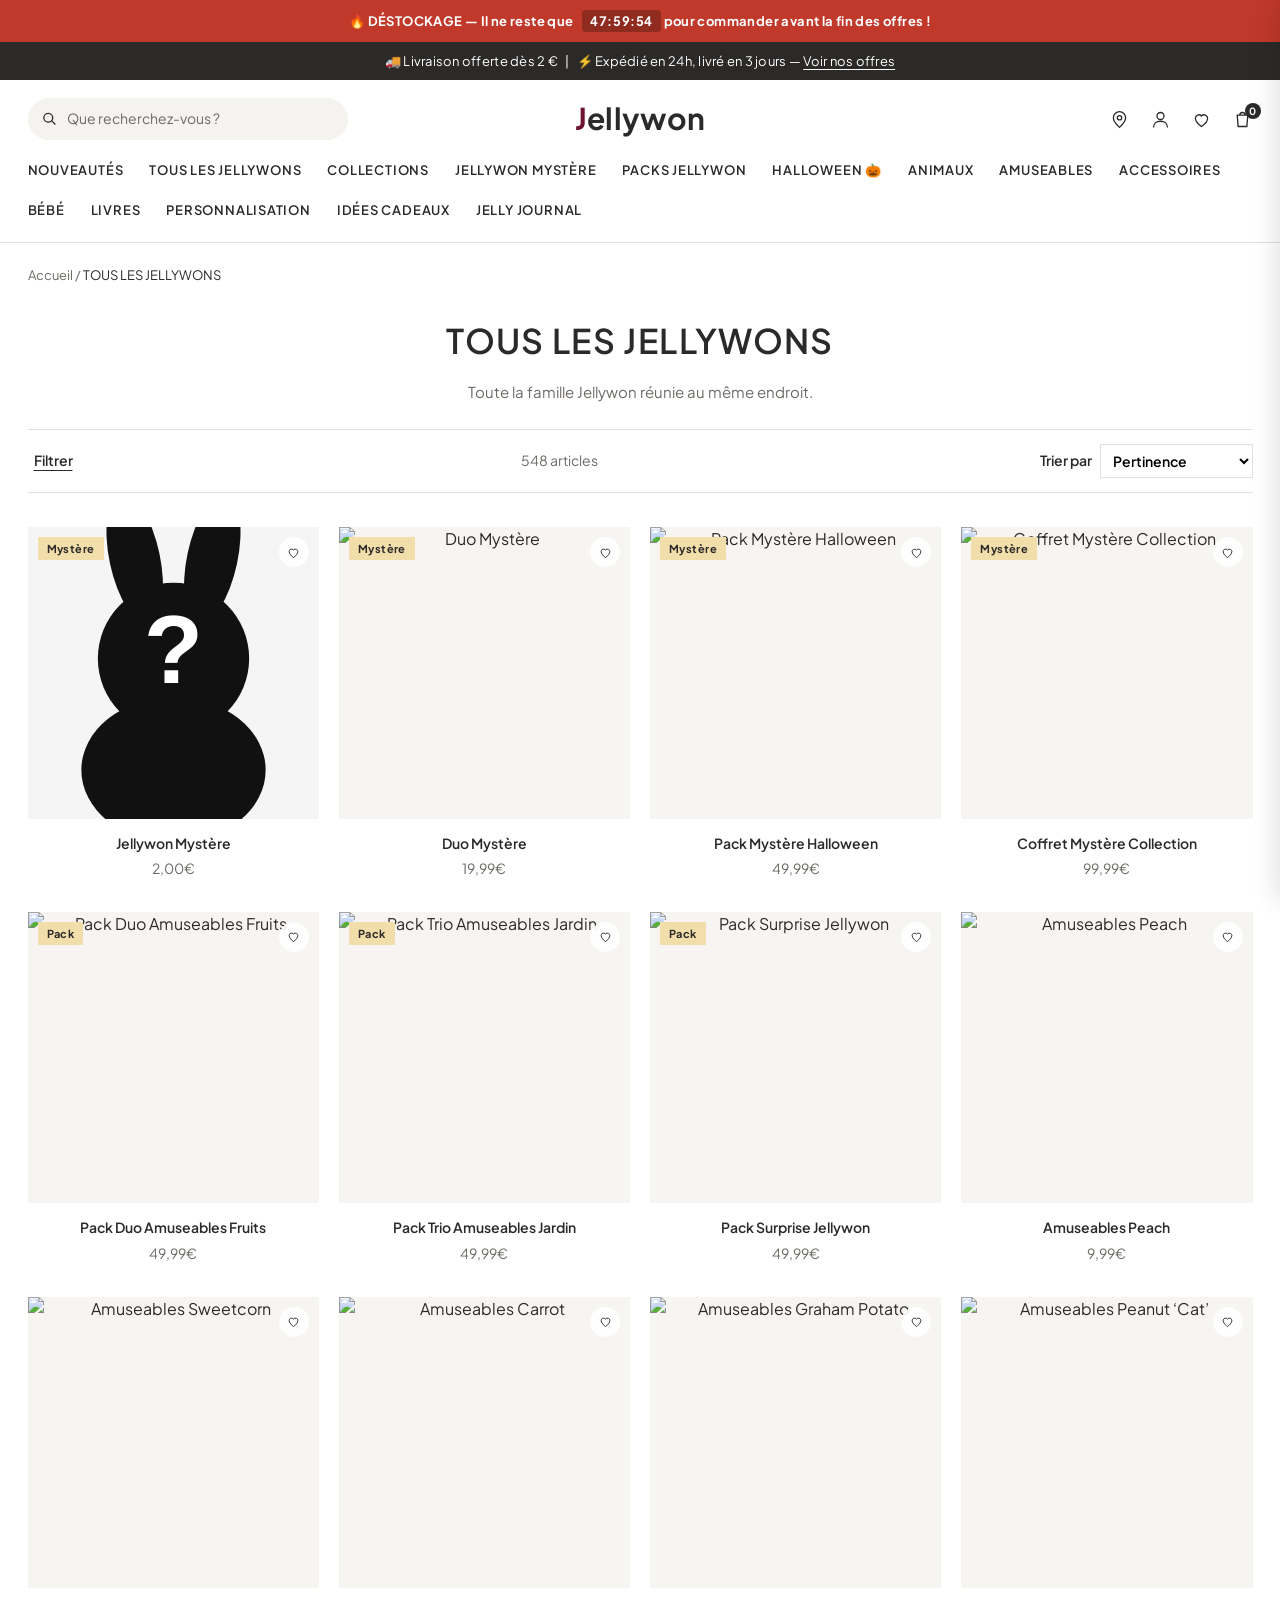
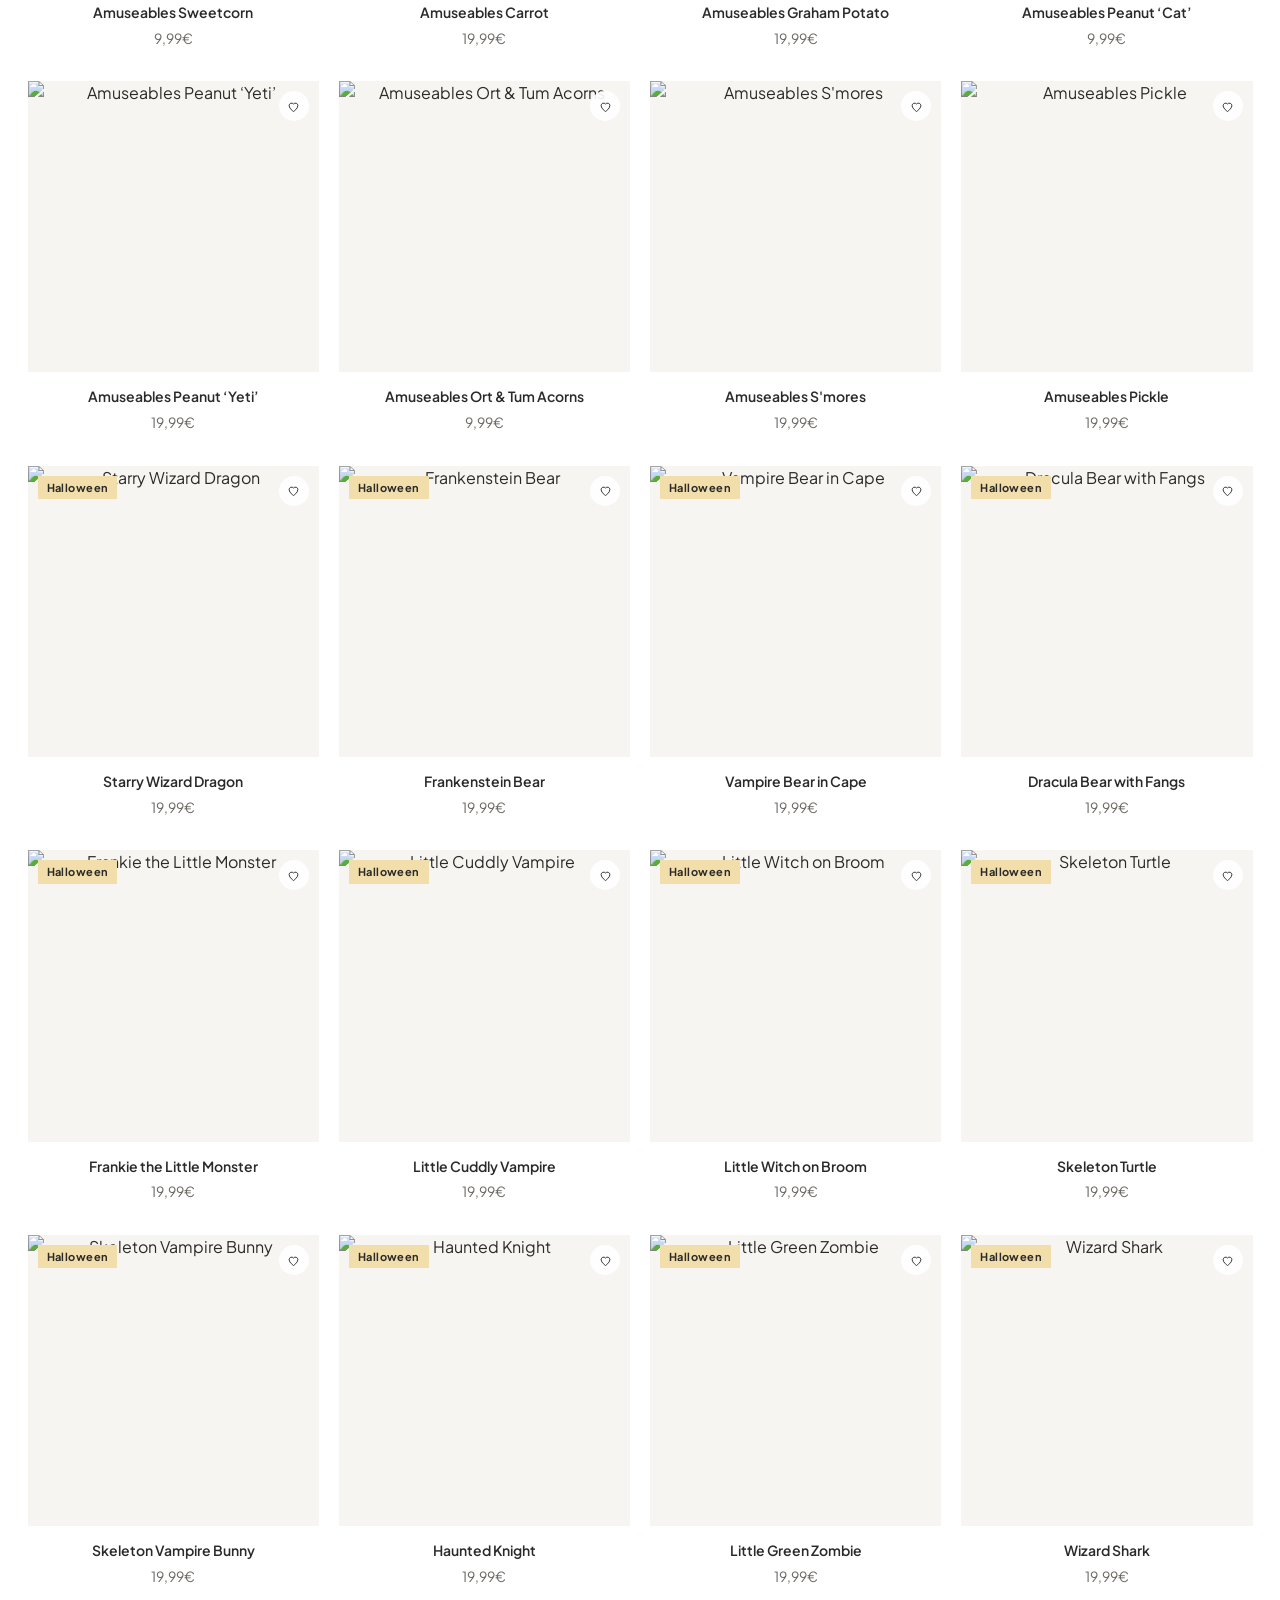
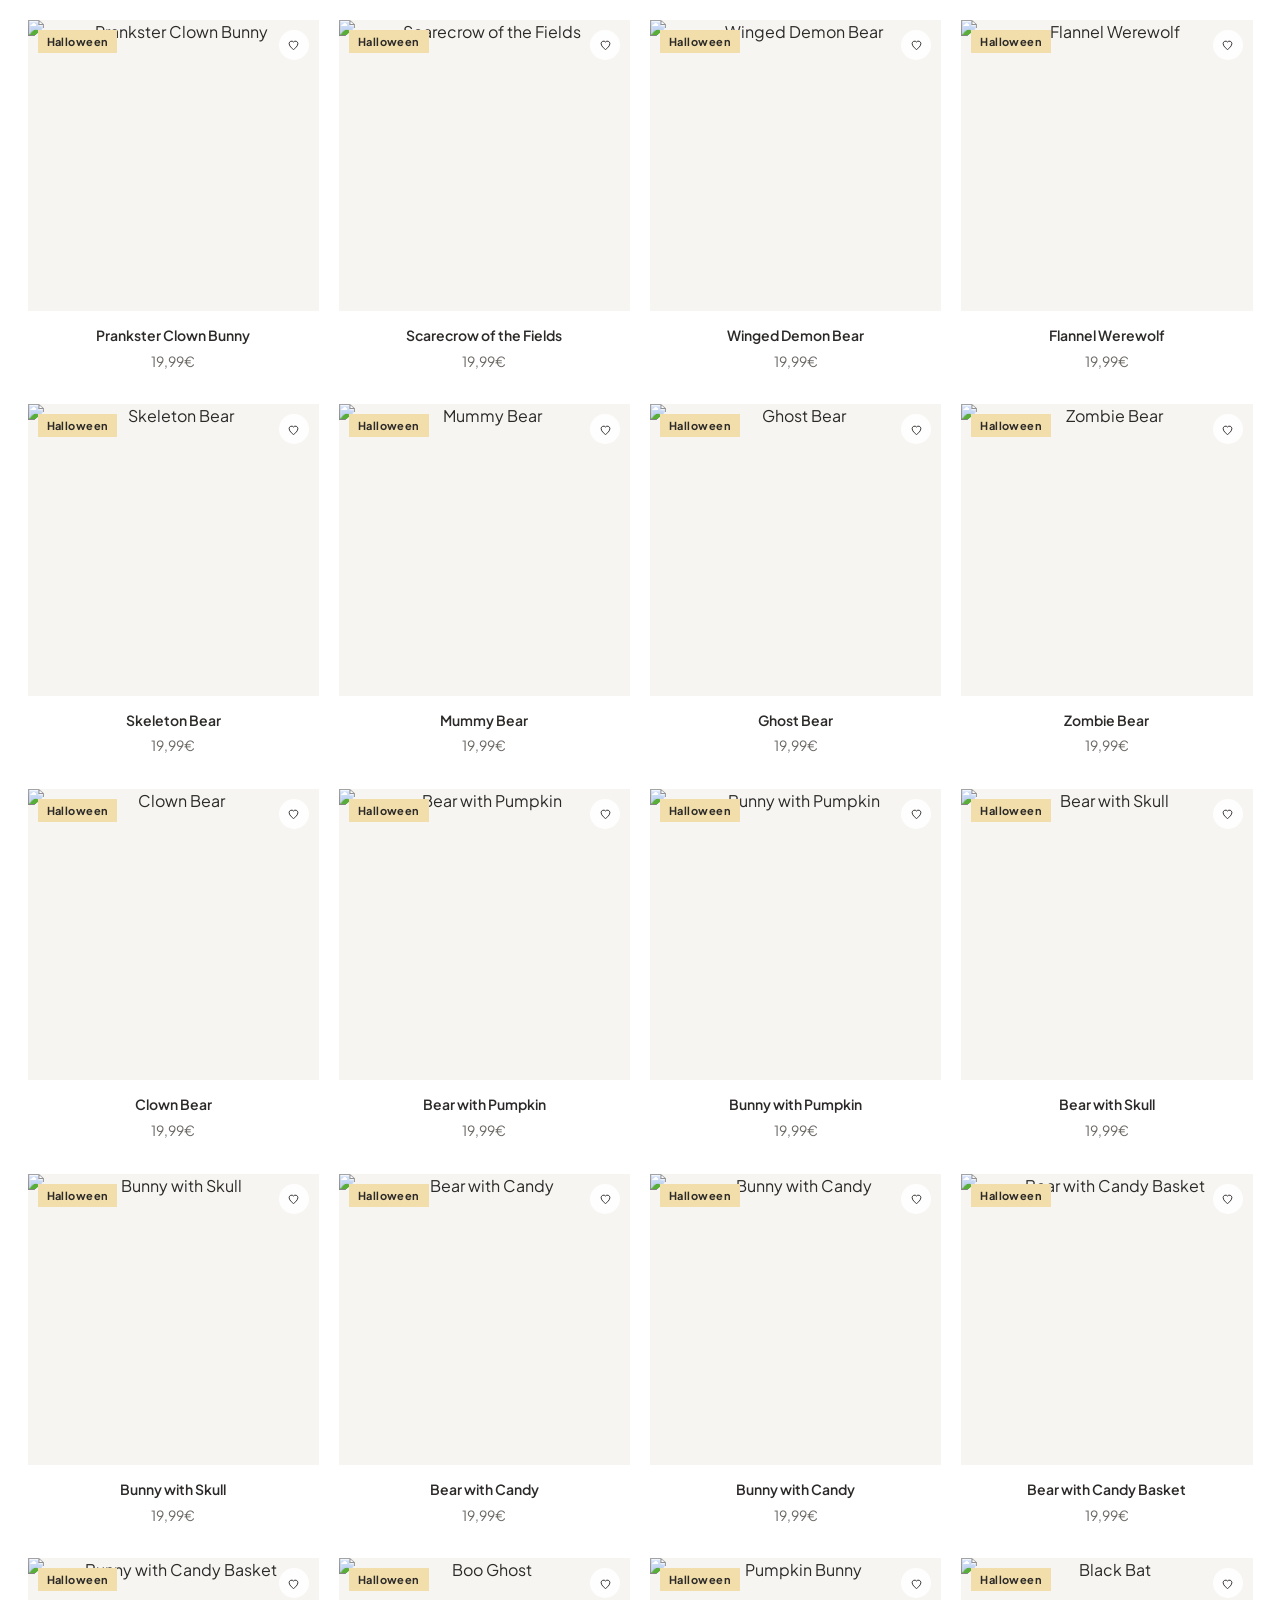
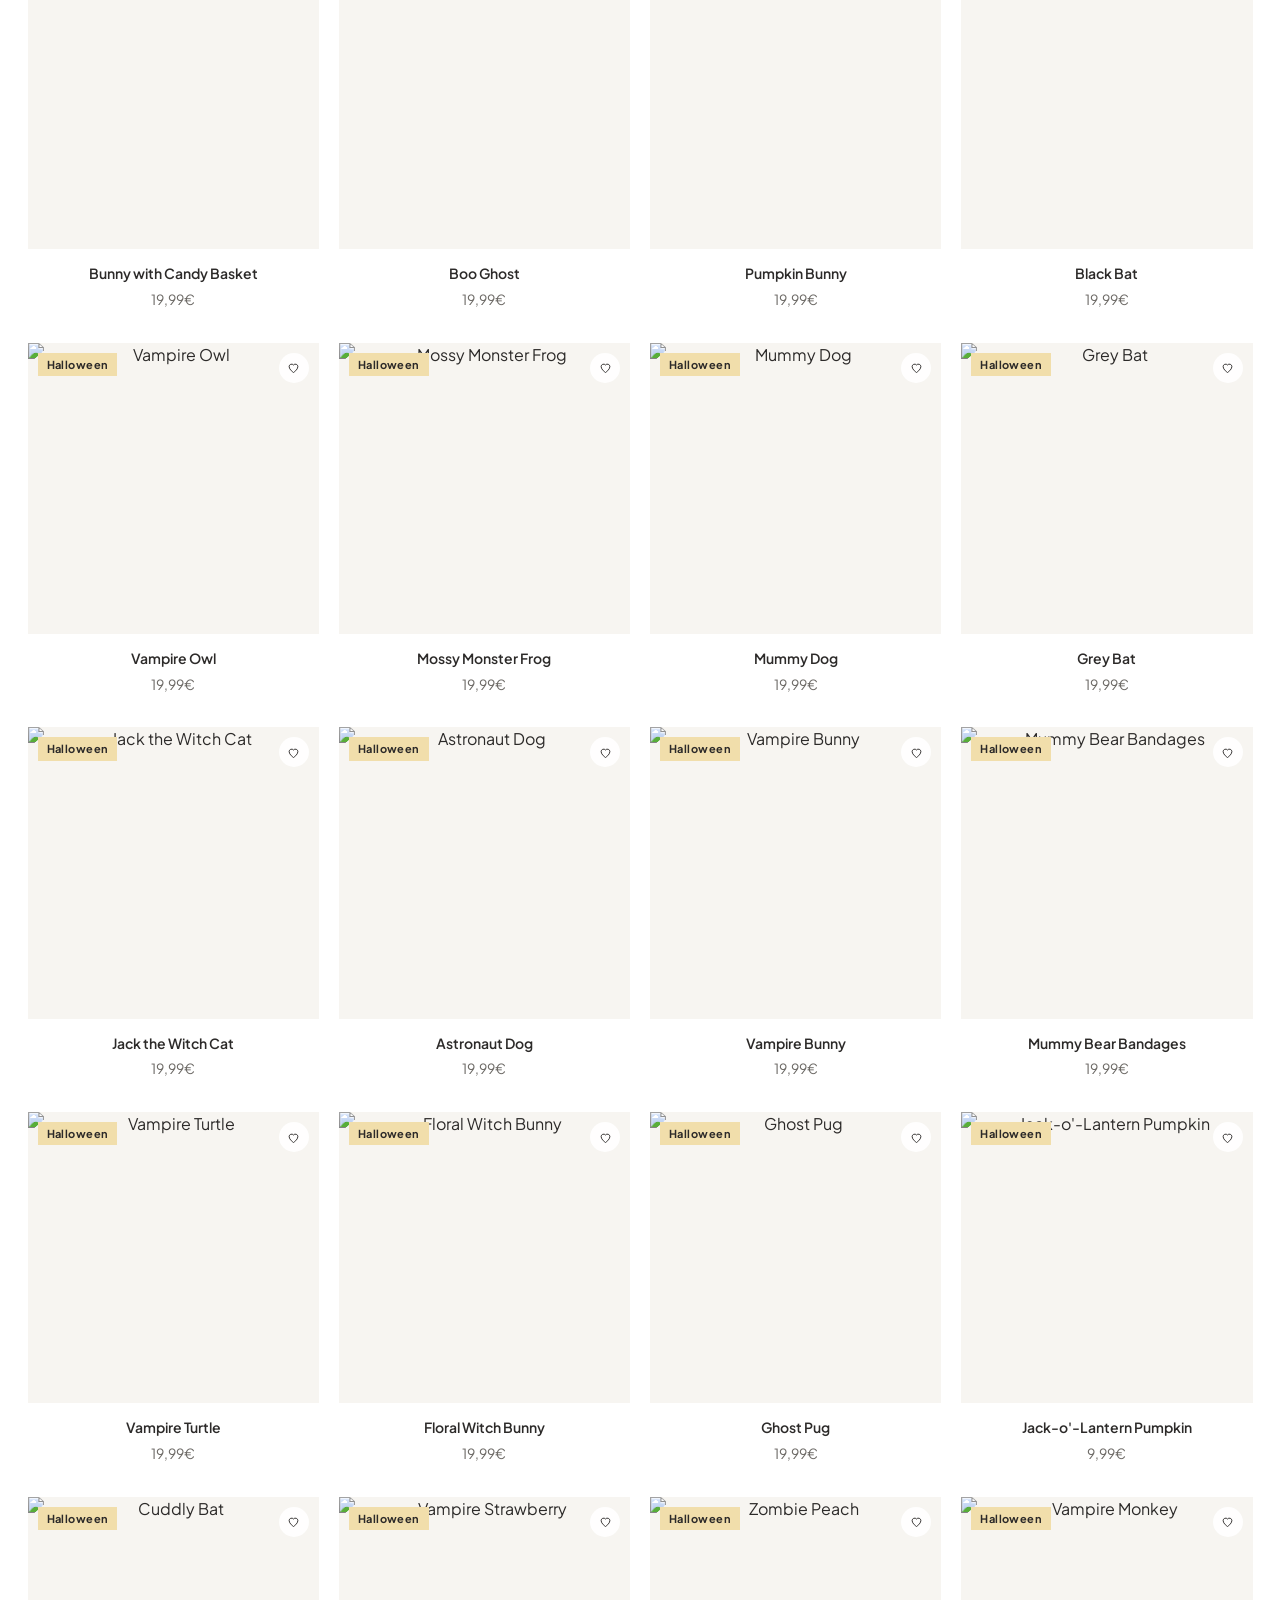
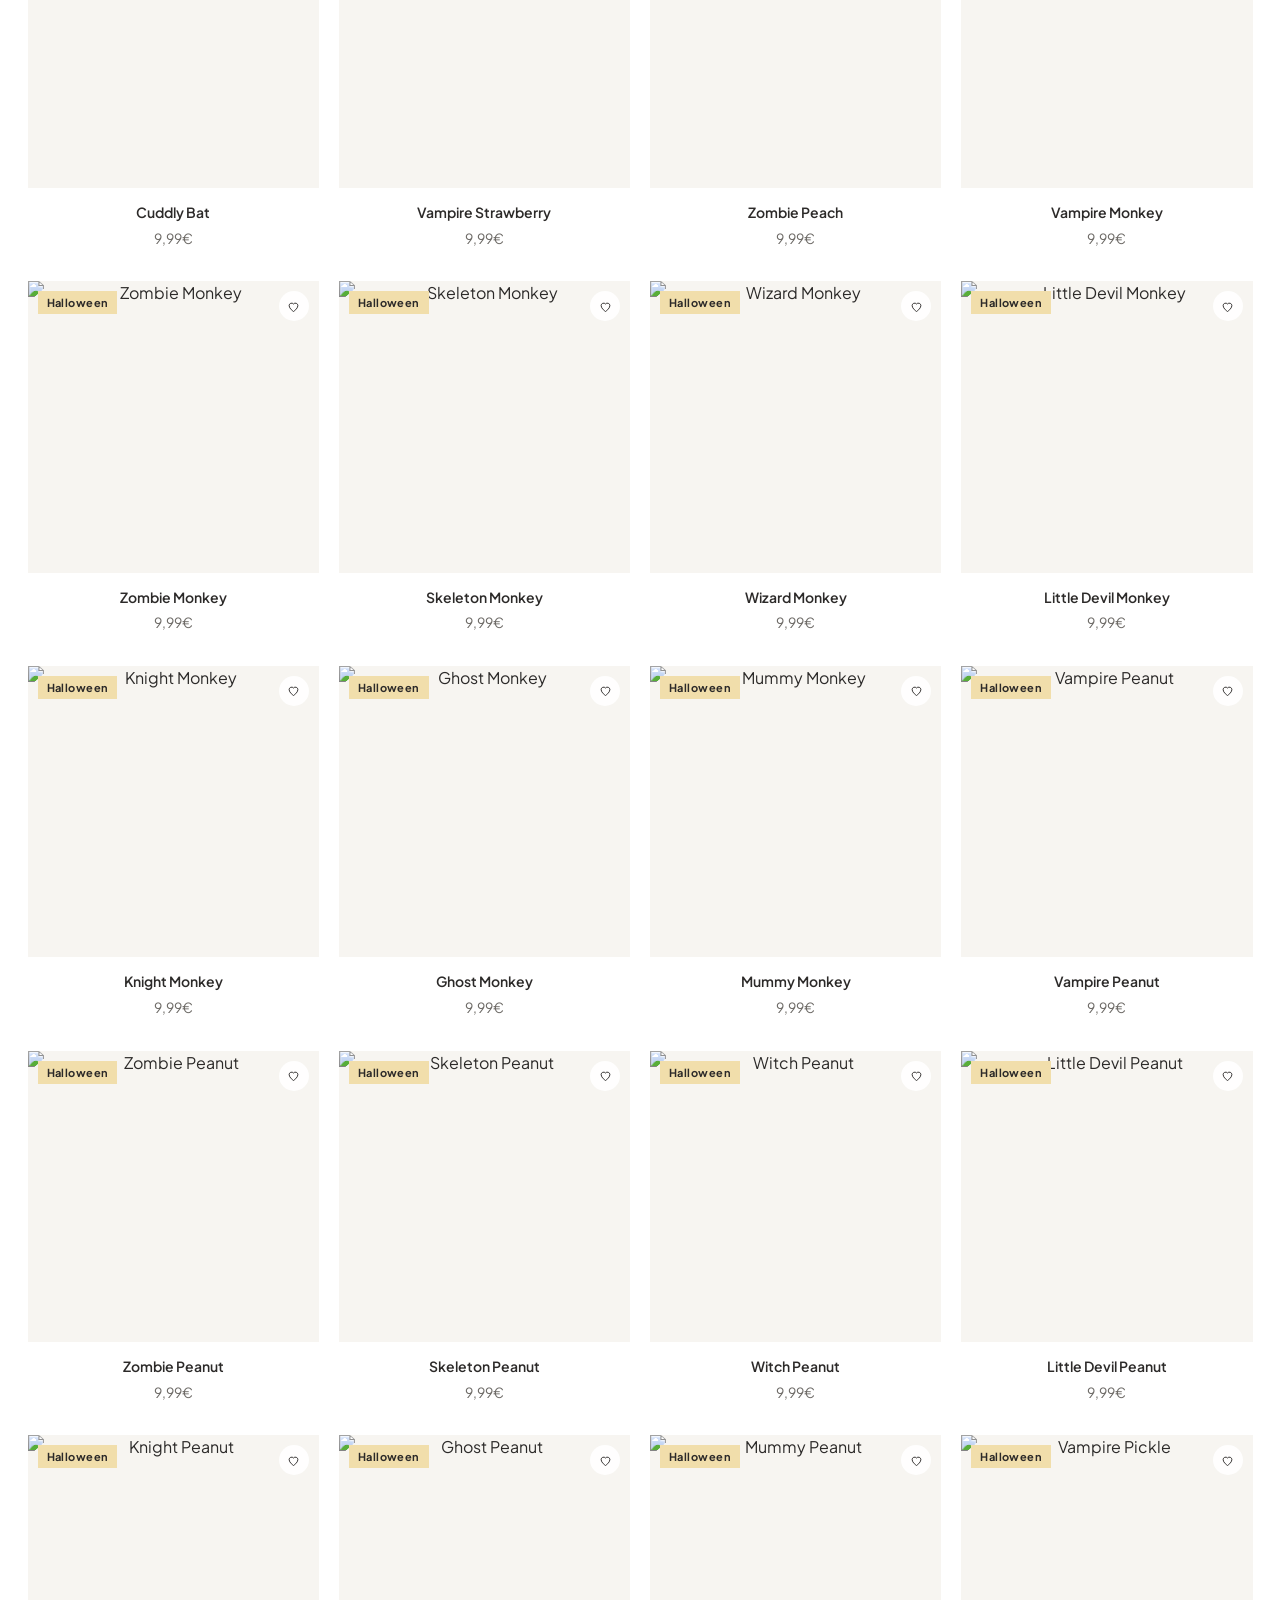
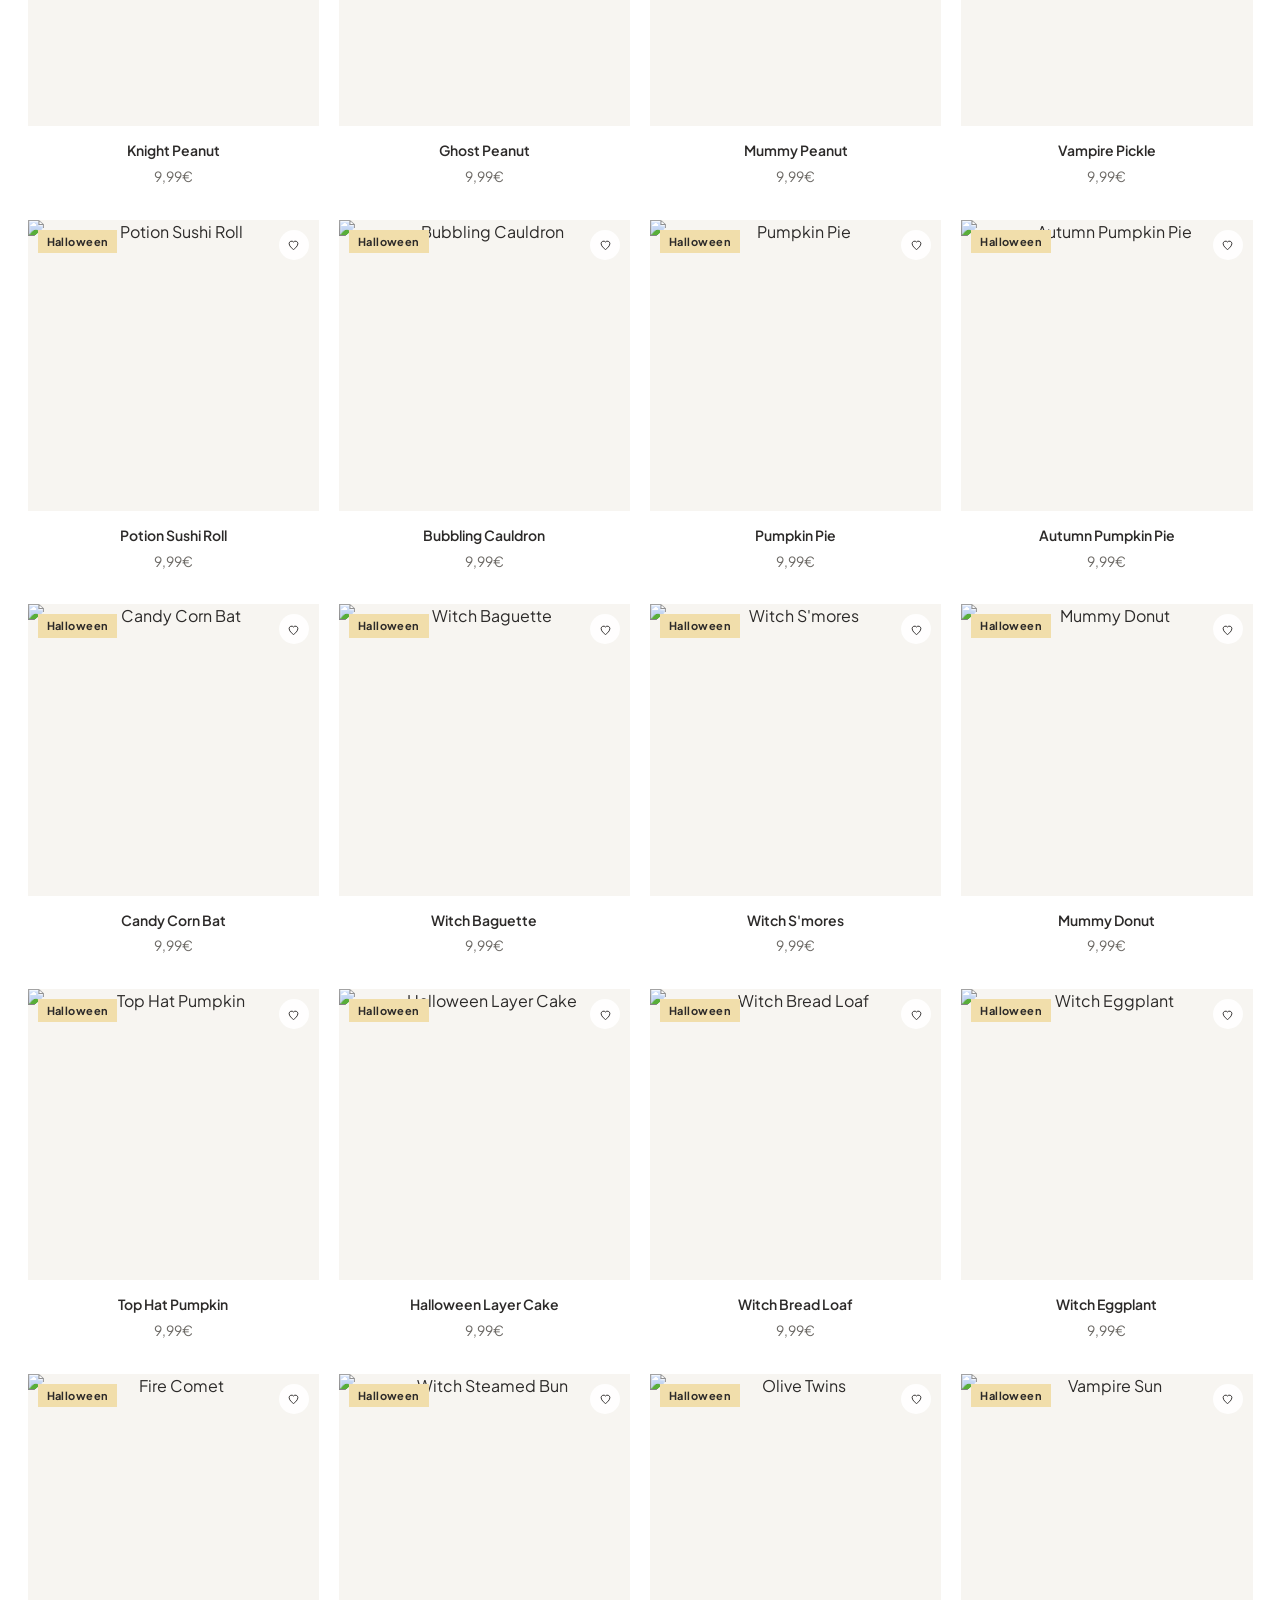
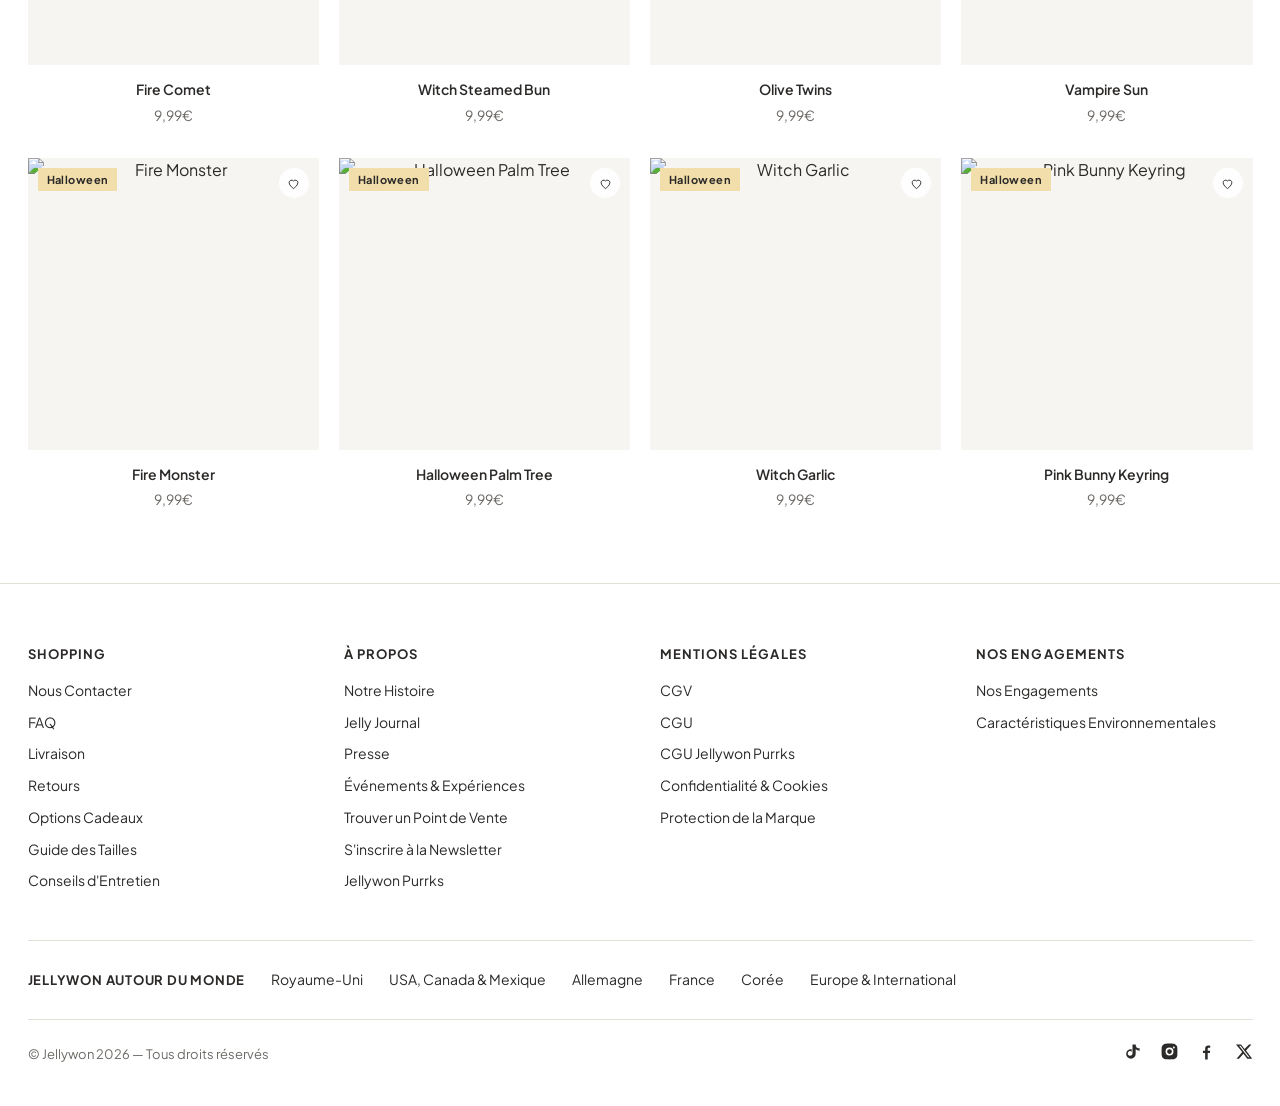
==== commit 1c90496e: "Renomme la marque Jellypin en Jellywon sur tout le site Logo, titres, meta descriptions, noms de pro" ====
--- a/category.html
+++ b/category.html
@@ -3,13 +3,13 @@
 <head>
 <meta charset="utf-8">
 <meta name="viewport" content="width=device-width, initial-scale=1">
-<title>Catégorie – Jellypin</title>
+<title>Catégorie – Jellywon</title>
 <link rel="preconnect" href="https://fonts.googleapis.com">
 <link rel="preconnect" href="https://fonts.gstatic.com" crossorigin>
 <link href="https://fonts.googleapis.com/css2?family=Plus+Jakarta+Sans:wght@400;500;600;700&display=swap" rel="stylesheet">
 <link rel="stylesheet" href="styles.css">
-<!-- Statcounter -->
-<script type="text/javascript">var sc_project=13353586;var sc_invisible=1;var sc_security="6846dd3d";</script>
+<!-- Statcounter — jellywon.site -->
+<script type="text/javascript">var sc_project=13355023;var sc_invisible=1;var sc_security="32c182ab";</script>
 <script type="text/javascript" src="https://www.statcounter.com/counter/counter.js" async></script>
 </head>
 <body>
@@ -28,8 +28,8 @@
       <input type="search" placeholder="Que recherchez-vous&nbsp;?" aria-label="Recherche">
     </form>
 
-    <a class="logo" href="index.html" aria-label="Jellypin, accueil">
-      <span class="logo__mark">Jellypin</span>
+    <a class="logo" href="index.html" aria-label="Jellywon, accueil">
+      <span class="logo__mark">Jellywon</span>
     </a>
 
     <div class="header__actions">
@@ -55,10 +55,10 @@
   <nav class="nav" aria-label="Navigation principale">
     <ul>
       <li><a href="category.html?c=nouveautes">Nouveautés</a></li>
-      <li><a href="category.html?c=tous-les-jellypins">Tous les Jellypins</a></li>
+      <li><a href="category.html?c=tous-les-jellywons">Tous les Jellywons</a></li>
       <li><a href="category.html?c=collections">Collections</a></li>
-      <li><a href="product.html?p=jellypin-mystere">Jellypin Myst&egrave;re</a></li>
-      <li><a href="category.html?c=packs-jellypin">Packs Jellypin</a></li>
+      <li><a href="product.html?p=jellywon-mystere">Jellywon Myst&egrave;re</a></li>
+      <li><a href="category.html?c=packs-jellywon">Packs Jellywon</a></li>
       <li><a href="category.html?c=halloween">Halloween &#127875;</a></li>
       <li><a href="category.html?c=animaux">Animaux</a></li>
       <li><a href="category.html?c=amuseables">Amuseables</a></li>
@@ -126,7 +126,7 @@
           <li><a href="#">Événements &amp; Expériences</a></li>
           <li><a href="#">Trouver un Point de Vente</a></li>
           <li><a href="#">S'inscrire à la Newsletter</a></li>
-          <li><a href="#">Jellypin Purrks</a></li>
+          <li><a href="#">Jellywon Purrks</a></li>
         </ul>
       </div>
       <div>
@@ -134,7 +134,7 @@
         <ul>
           <li><a href="#">CGV</a></li>
           <li><a href="#">CGU</a></li>
-          <li><a href="#">CGU Jellypin Purrks</a></li>
+          <li><a href="#">CGU Jellywon Purrks</a></li>
           <li><a href="#">Confidentialité &amp; Cookies</a></li>
           <li><a href="#">Protection de la Marque</a></li>
         </ul>
@@ -149,7 +149,7 @@
     </div>
 
     <div class="footer__region">
-      <strong>Jellypin autour du monde</strong>
+      <strong>Jellywon autour du monde</strong>
       <a href="#">Royaume-Uni</a>
       <a href="#">USA, Canada &amp; Mexique</a>
       <a href="#">Allemagne</a>
@@ -159,7 +159,7 @@
     </div>
 
     <div class="footer__bottom">
-      <p>&copy; Jellypin 2026 &mdash; Tous droits réservés</p>
+      <p>&copy; Jellywon 2026 &mdash; Tous droits réservés</p>
       <div class="footer__social">
         <a href="#" aria-label="TikTok"><svg viewBox="0 0 24 24"><path d="M16 3a5 5 0 005 5v3a8 8 0 01-5-1.8V15a6 6 0 11-6-6c.3 0 .7 0 1 .1v3.1a3 3 0 101 2.3V3h4z"/></svg></a>
         <a href="#" aria-label="Instagram"><svg viewBox="0 0 24 24"><path d="M12 2c2.7 0 3 0 4.1.1 1.1 0 1.8.2 2.4.5.7.3 1.2.6 1.7 1.2.6.5.9 1 1.2 1.7.3.6.5 1.3.5 2.4C22 9 22 9.3 22 12s0 3-.1 4.1c0 1.1-.2 1.8-.5 2.4-.3.7-.6 1.2-1.2 1.7-.5.6-1 .9-1.7 1.2-.6.3-1.3.5-2.4.5C15 22 14.7 22 12 22s-3 0-4.1-.1c-1.1 0-1.8-.2-2.4-.5-.7-.3-1.2-.6-1.7-1.2-.6-.5-.9-1-1.2-1.7-.3-.6-.5-1.3-.5-2.4C2 15 2 14.7 2 12s0-3 .1-4.1c0-1.1.2-1.8.5-2.4.3-.7.6-1.2 1.2-1.7.5-.6 1-.9 1.7-1.2.6-.3 1.3-.5 2.4-.5C9 2 9.3 2 12 2zm0 5a5 5 0 100 10 5 5 0 000-10zm0 2a3 3 0 110 6 3 3 0 010-6zm5.5-3.3a1.2 1.2 0 100 2.4 1.2 1.2 0 000-2.4z"/></svg></a>
--- a/styles.css
+++ b/styles.css
@@ -37,7 +37,7 @@
 
 .container{width:100%;max-width:var(--max);margin:0 auto;padding:0 20px}
 
-/* Bouton contour, style Jellypin -------------------------------------------- */
+/* Bouton contour, style Jellywon -------------------------------------------- */
 .btn{
   display:inline-block;
   padding:8px 36px;
@@ -789,7 +789,7 @@
 .pdp__sizelink{cursor:pointer}
 
 /* Mention de prix d'appel sur une tuile de categorie */
-/* --- Bannière Jellypin Mystère ------------------------------------------ */
+/* --- Bannière Jellywon Mystère ------------------------------------------ */
 .mystere-banner{
   display:flex;
   align-items:center;
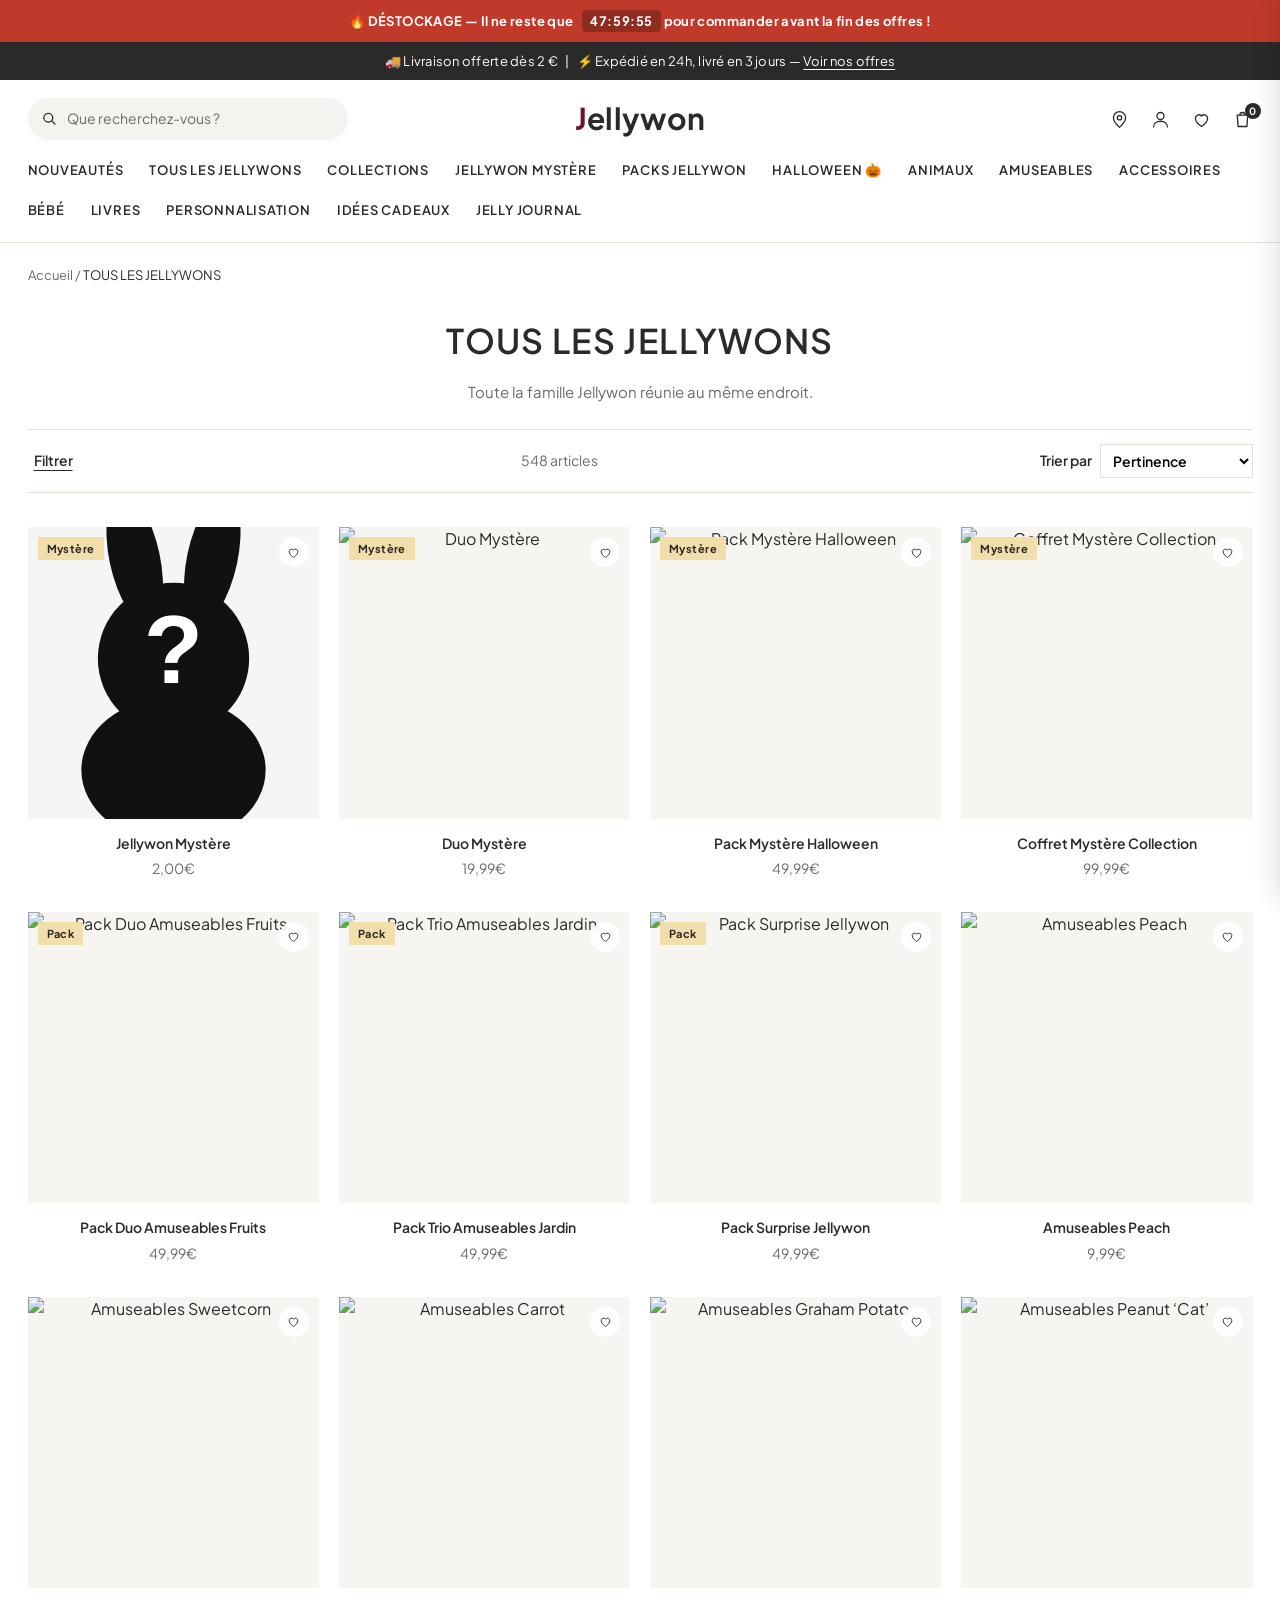
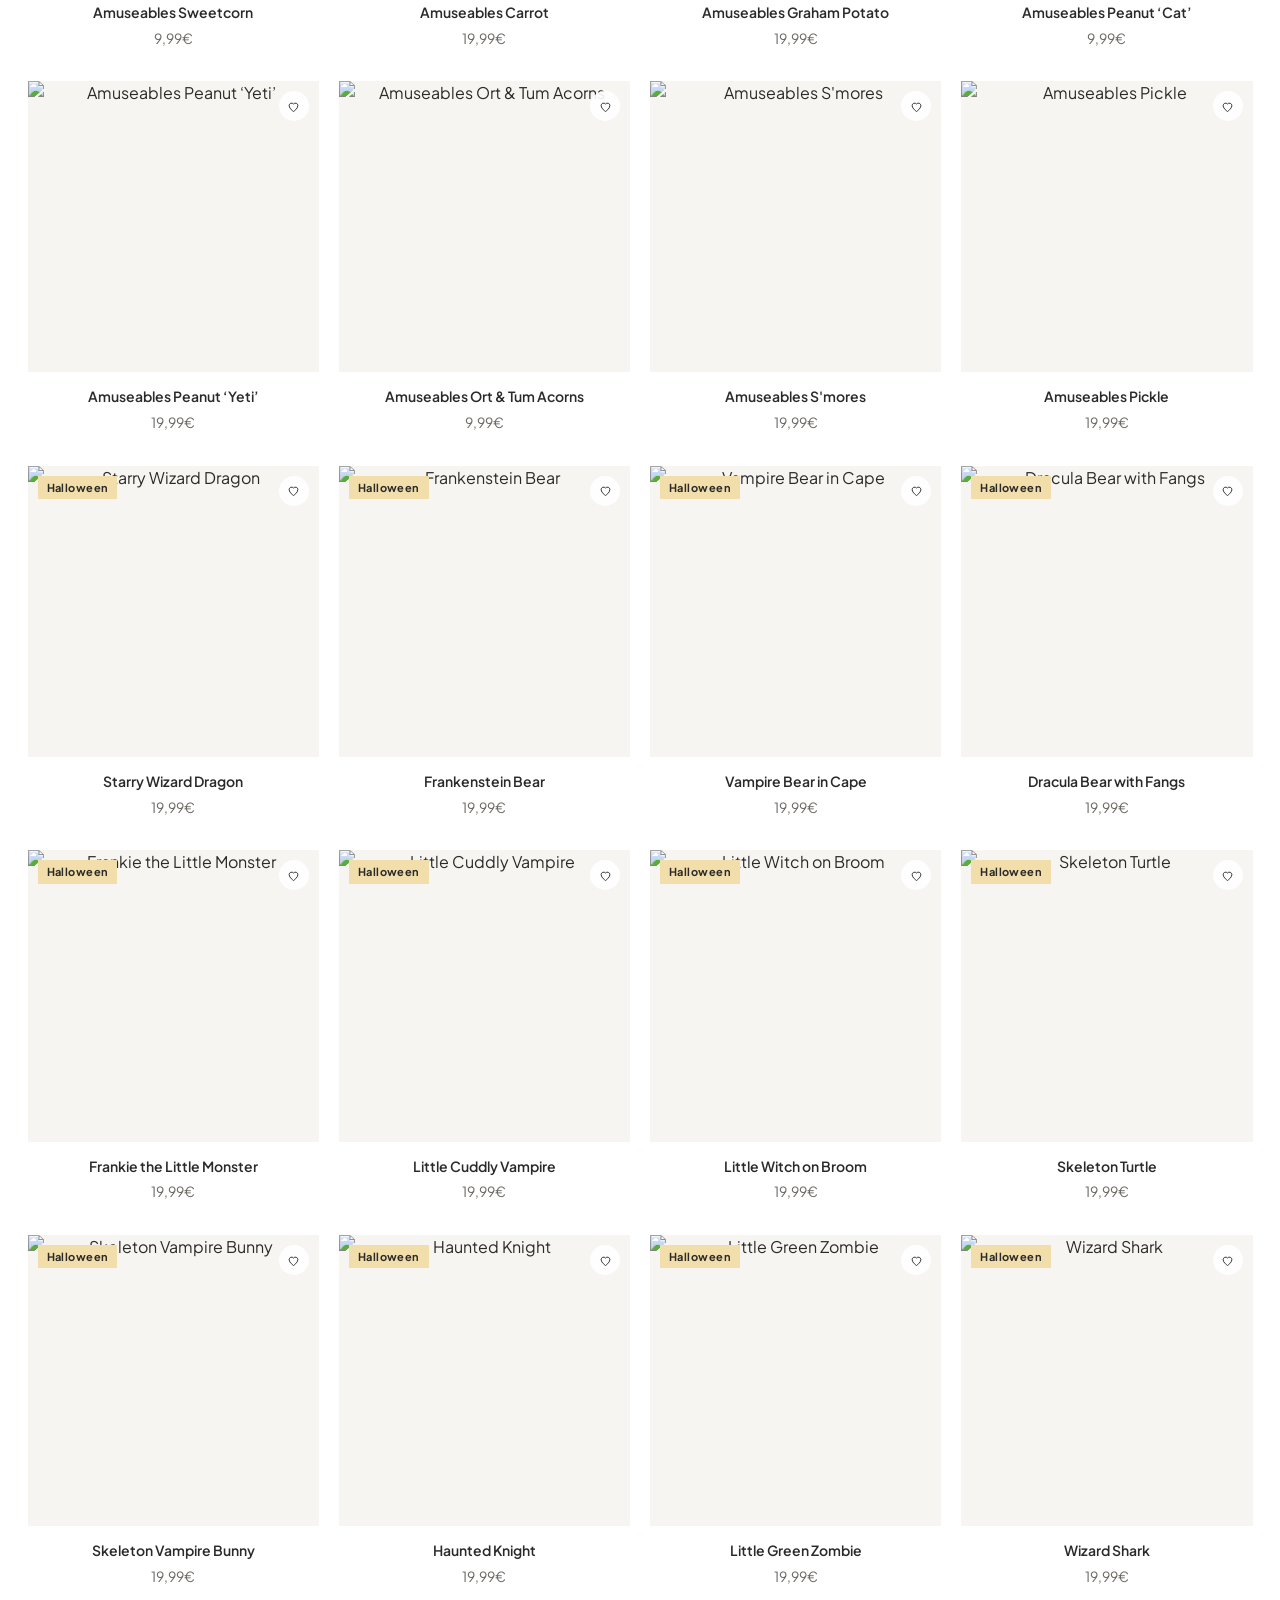
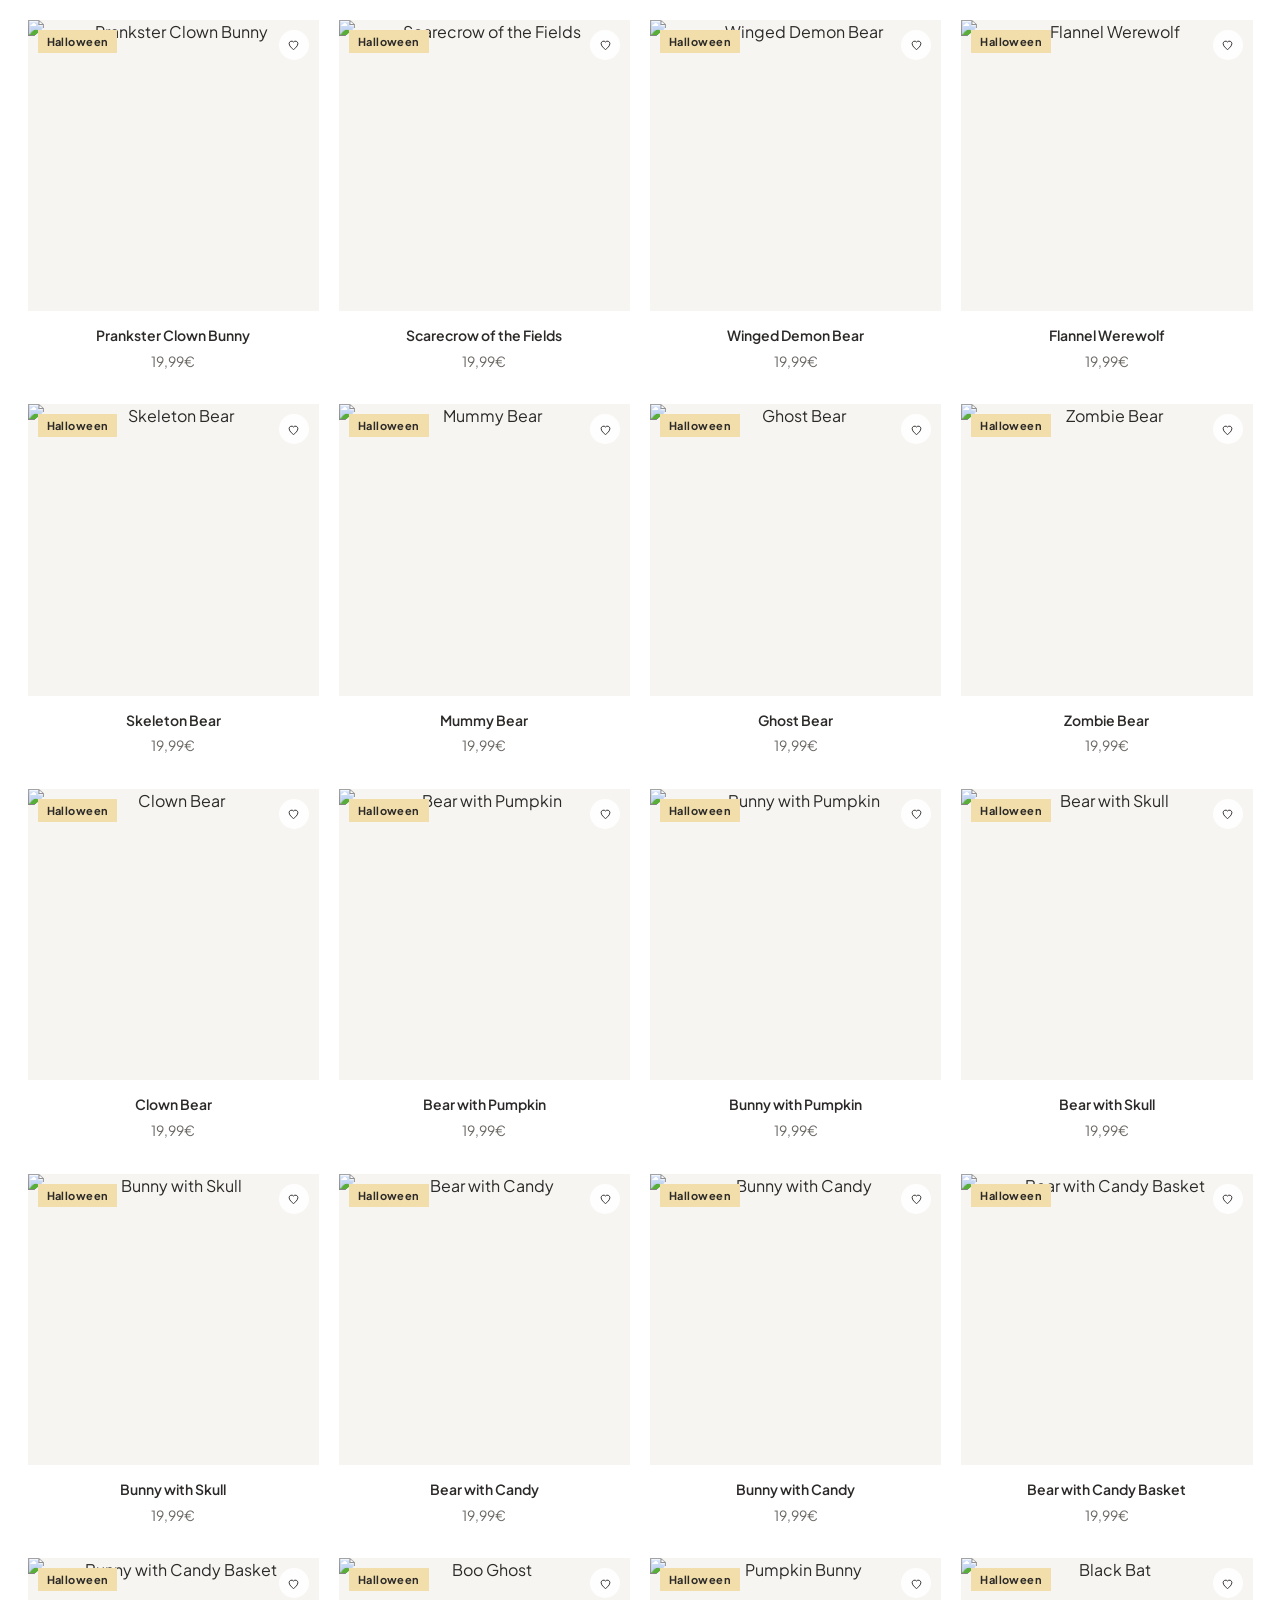
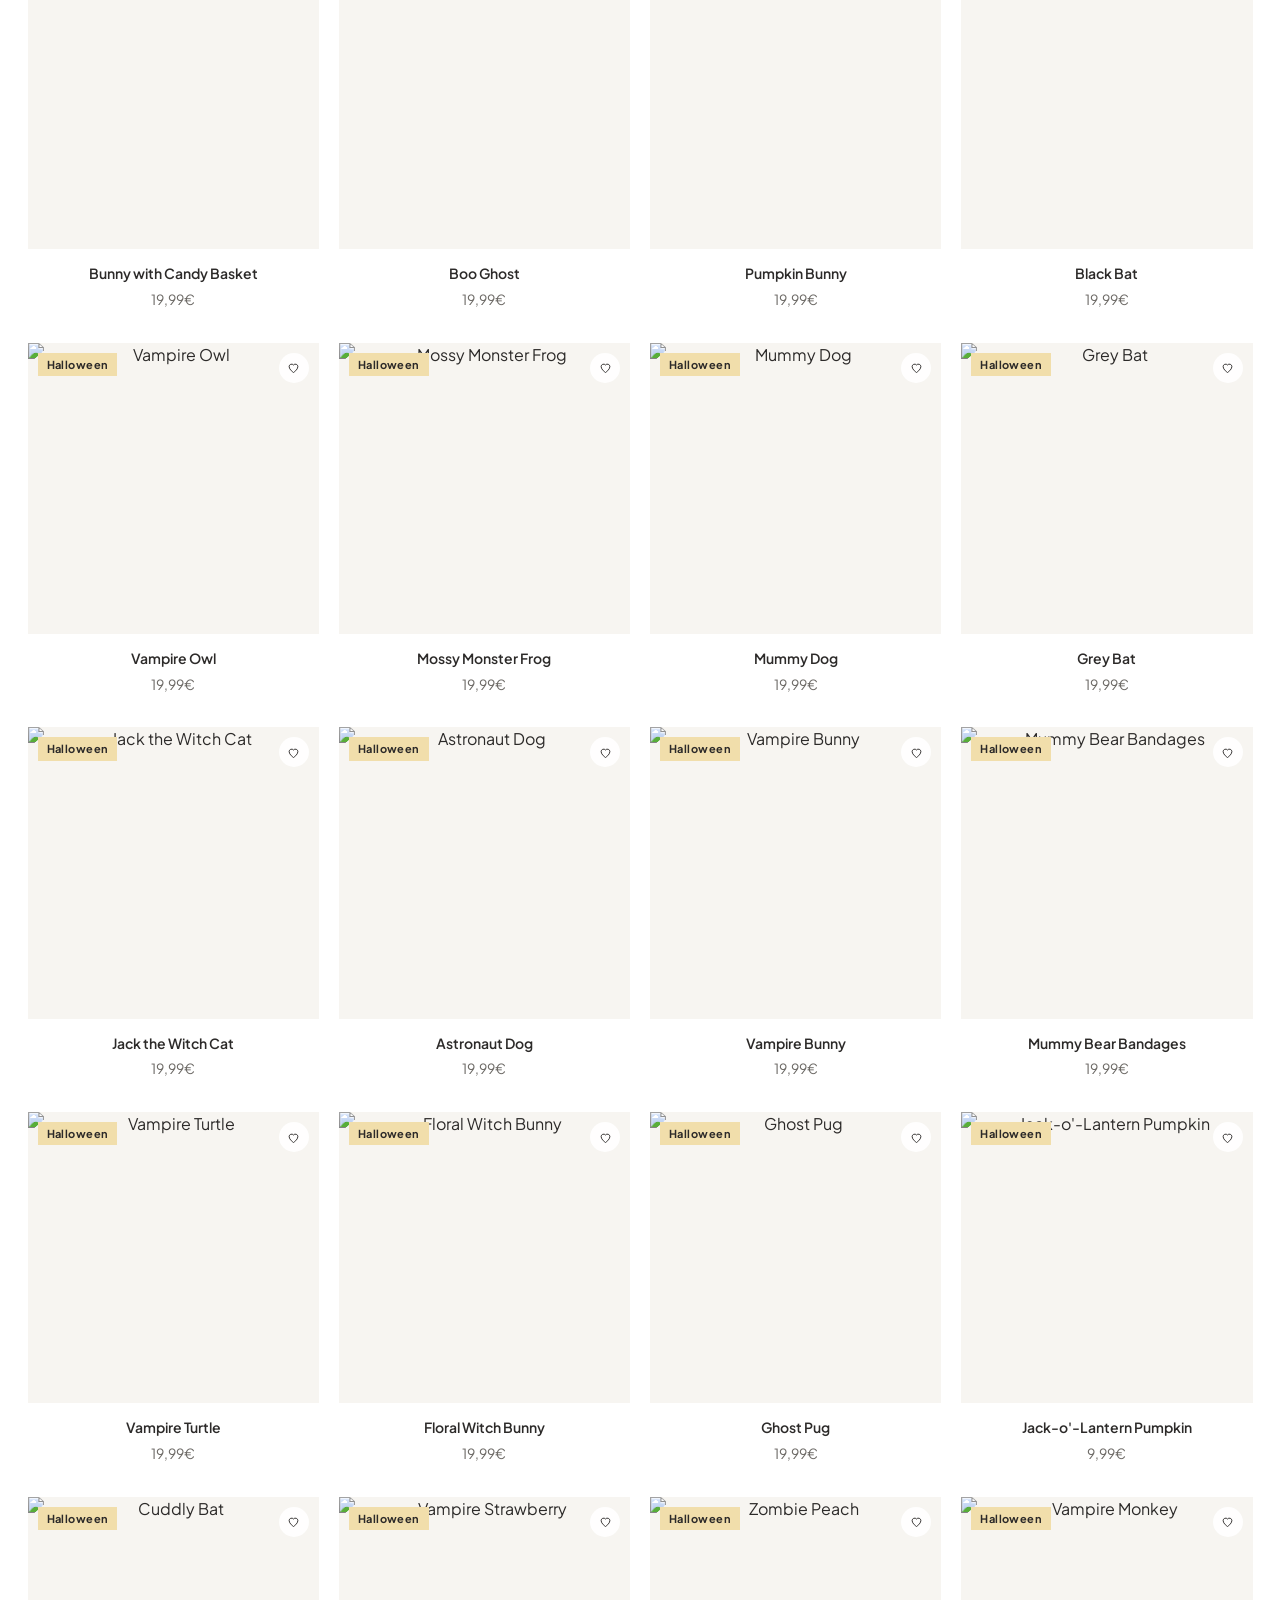
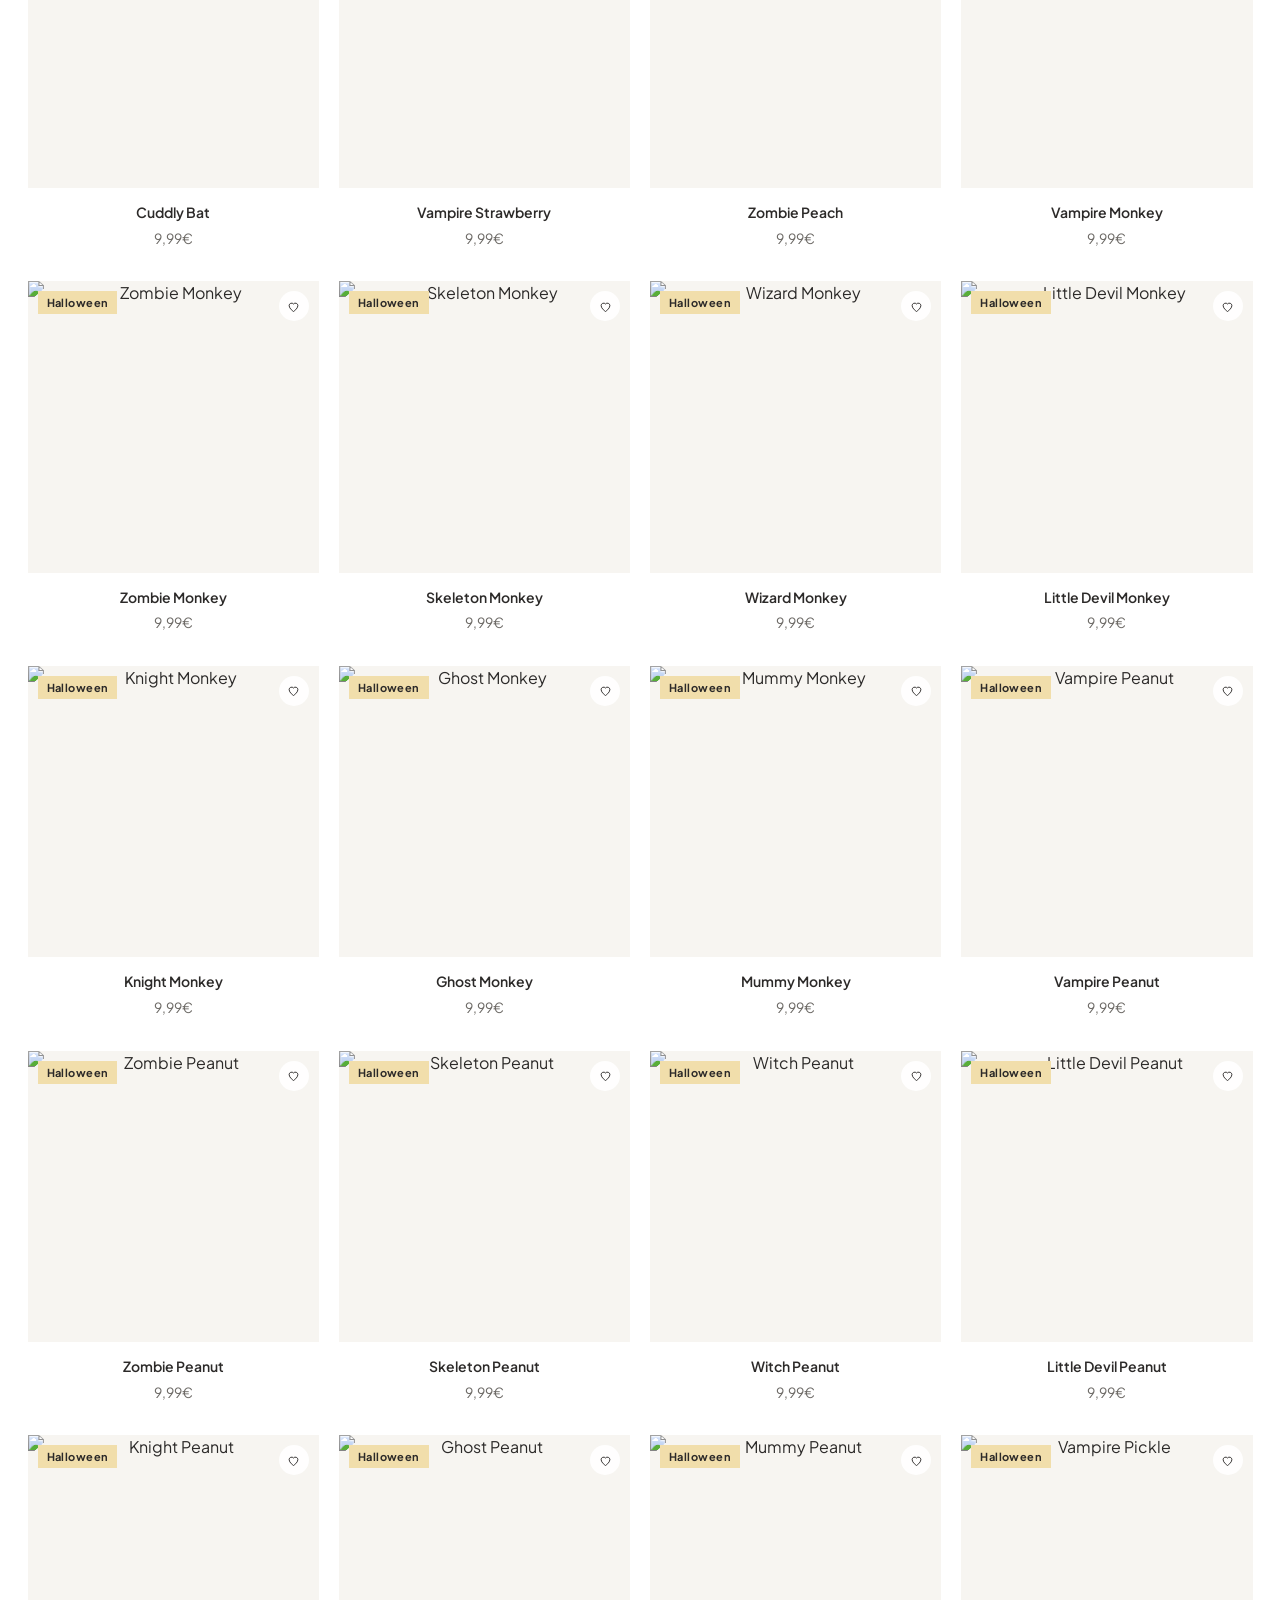
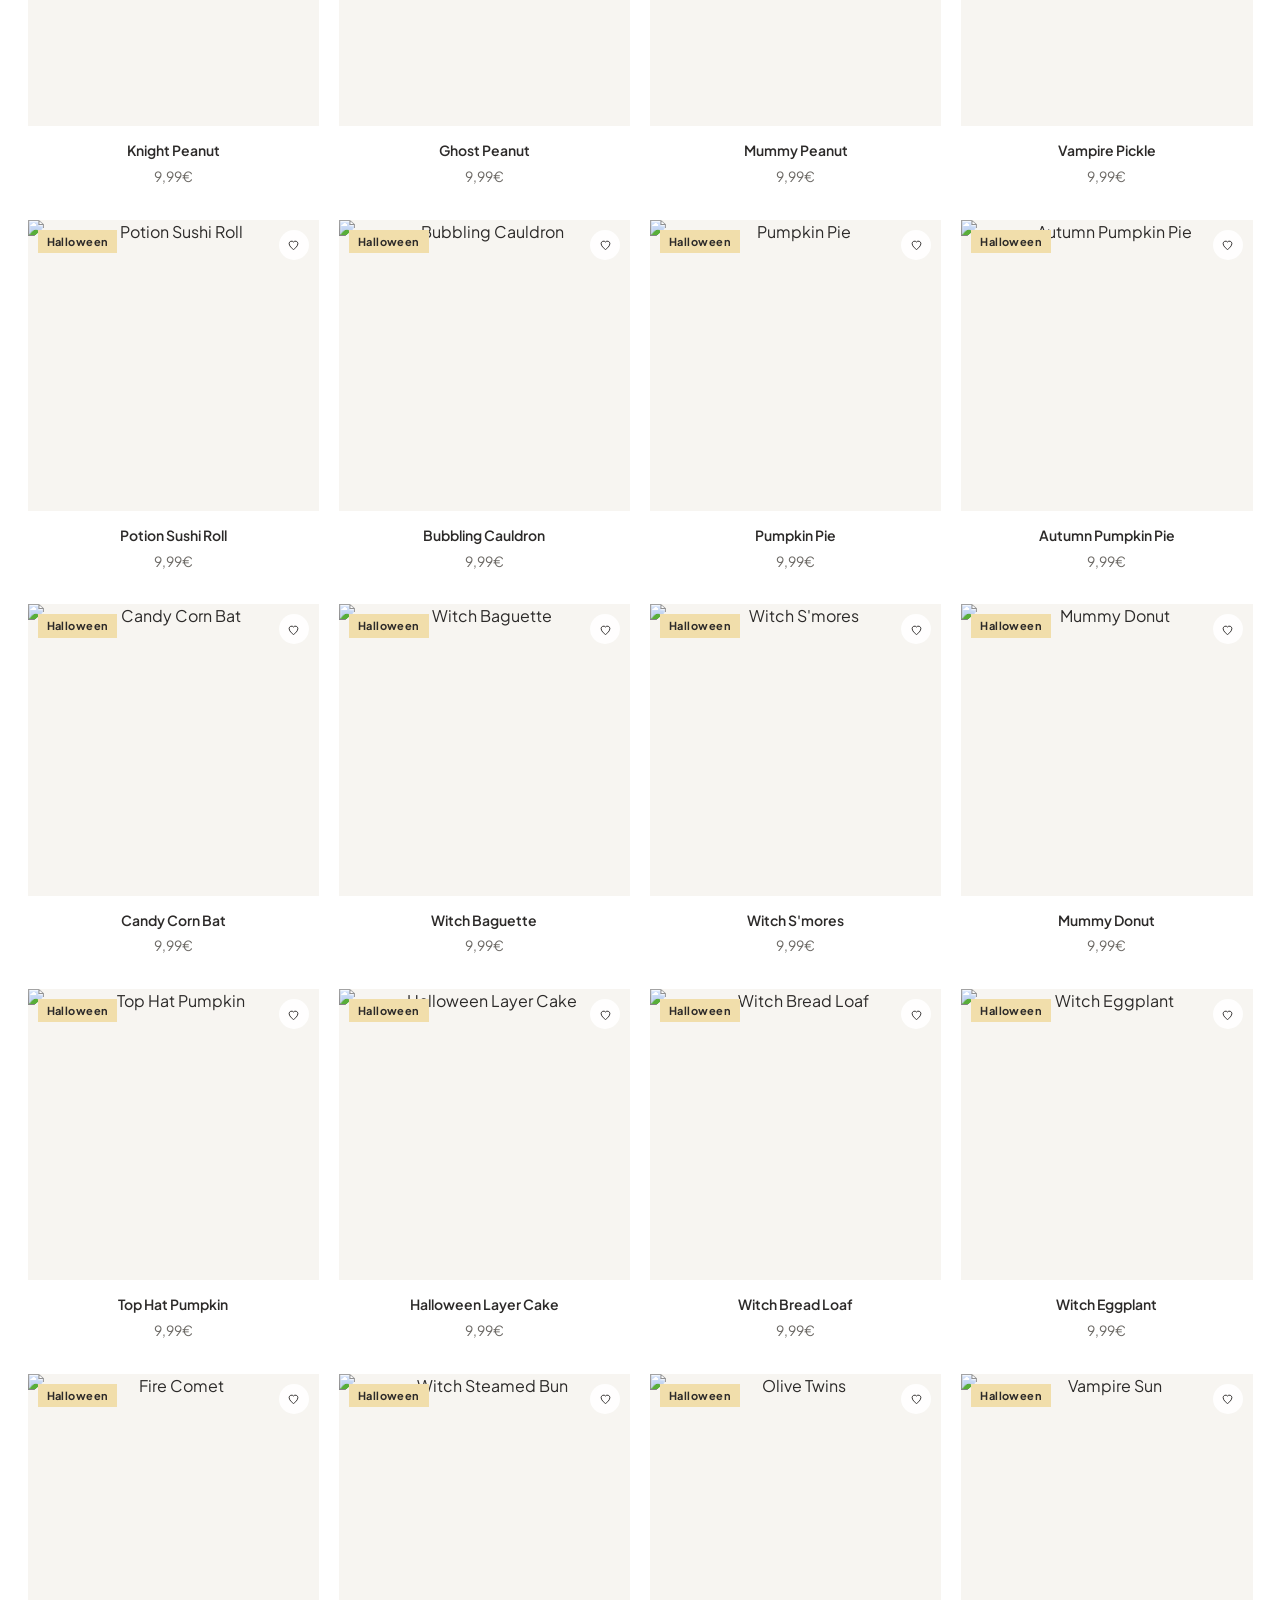
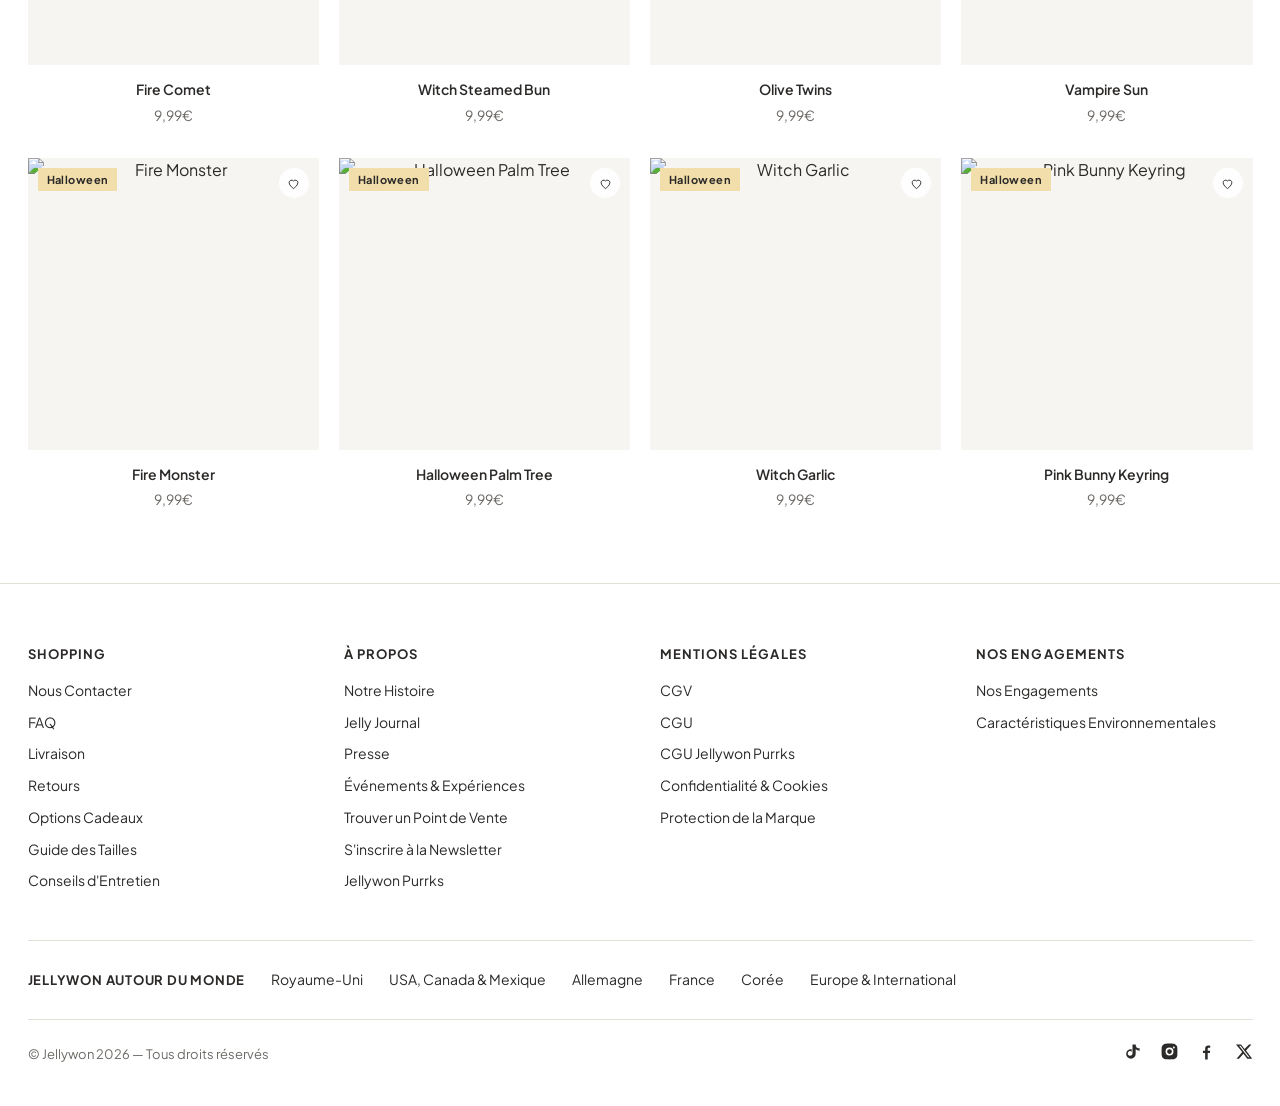
==== commit 97a2dda1: "Ajoute le repli <noscript> du Statcounter Complète le compteur avec l'image de repli pour les visite" ====
--- a/category.html
+++ b/category.html
@@ -8,7 +8,7 @@
 <link rel="preconnect" href="https://fonts.gstatic.com" crossorigin>
 <link href="https://fonts.googleapis.com/css2?family=Plus+Jakarta+Sans:wght@400;500;600;700&display=swap" rel="stylesheet">
 <link rel="stylesheet" href="styles.css">
-<!-- Statcounter — jellywon.site -->
+<!-- Statcounter — jellywon.site (repli <noscript> en fin de <body>) -->
 <script type="text/javascript">var sc_project=13355023;var sc_invisible=1;var sc_security="32c182ab";</script>
 <script type="text/javascript" src="https://www.statcounter.com/counter/counter.js" async></script>
 </head>
@@ -197,5 +197,13 @@
 <script src="categories.js"></script>
 <script src="script.js"></script>
 <script src="category.js"></script>
+<!-- Statcounter (suite du bloc place dans le <head>) : image de repli pour
+     les visiteurs sans JavaScript. Elle doit rester dans le <body> — un
+     <div> dans un <noscript> du <head> est invalide et referme le head. -->
+<noscript><div class="statcounter"><a title="Web Analytics Made Easy - Statcounter"
+href="https://statcounter.com/" target="_blank"><img class="statcounter"
+src="https://c.statcounter.com/13355023/0/32c182ab/1/"
+alt="Web Analytics Made Easy - Statcounter"
+referrerpolicy="no-referrer-when-downgrade"></a></div></noscript>
 </body>
 </html>
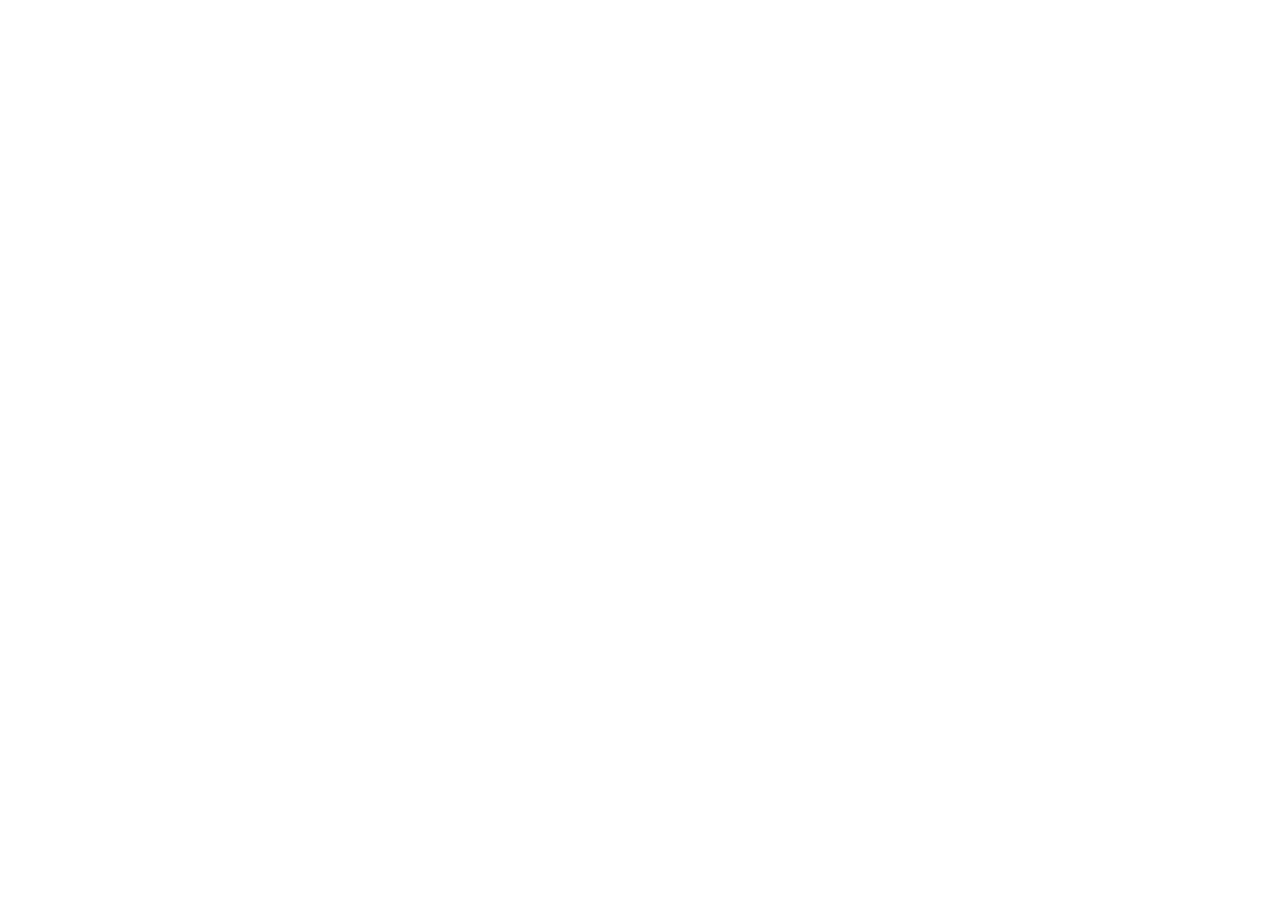
==== commit 04834029: "Redirige jellywon.site vers jellypin.site Le trafic etait disperse sur plusieurs domaines qui servai" ====
--- a/category.html
+++ b/category.html
@@ -1,209 +1,32 @@
-﻿<!DOCTYPE html>
+<!DOCTYPE html>
 <html lang="fr">
 <head>
 <meta charset="utf-8">
 <meta name="viewport" content="width=device-width, initial-scale=1">
-<title>Catégorie – Jellywon</title>
-<link rel="preconnect" href="https://fonts.googleapis.com">
-<link rel="preconnect" href="https://fonts.gstatic.com" crossorigin>
-<link href="https://fonts.googleapis.com/css2?family=Plus+Jakarta+Sans:wght@400;500;600;700&display=swap" rel="stylesheet">
-<link rel="stylesheet" href="styles.css">
-<!-- Statcounter — jellywon.site (repli <noscript> en fin de <body>) -->
-<script type="text/javascript">var sc_project=13355023;var sc_invisible=1;var sc_security="32c182ab";</script>
-<script type="text/javascript" src="https://www.statcounter.com/counter/counter.js" async></script>
+<title>Catégorie — Jellypin</title>
+<link rel="canonical" href="https://jellypin.site/category.html">
+<meta name="robots" content="noindex, follow">
+<!-- Redirection sans JavaScript -->
+<meta http-equiv="refresh" content="0; url=https://jellypin.site/category.html">
+<style>
+  body{margin:0;min-height:100vh;display:flex;flex-direction:column;align-items:center;
+       justify-content:center;gap:16px;background:#faf6ec;color:#2c2a29;
+       font-family:"Plus Jakarta Sans",system-ui,-apple-system,Segoe UI,sans-serif}
+  .logo{font-size:27px;font-weight:700;color:#6d1230}
+  p{margin:0;font-size:14.5px;color:#6d6a66}
+  a{color:#6d1230}
+</style>
+<script>
+  /* Redirection immediate en conservant les parametres (?c=, ?p=, ?t=...). */
+  (function () {
+    var d = "https://jellypin.site/category.html" + window.location.search + window.location.hash;
+    window.location.replace(d);
+  })();
+</script>
 </head>
 <body>
-
-<div class="urgency-bar">
-  🔥 DÉSTOCKAGE — Il ne reste que <span class="urgency-bar__timer" id="urgency-timer">48:00:00</span> pour commander avant la fin des offres !
-</div>
-<div class="promo-bar">
-  🚚 Livraison offerte dès 2&nbsp;&euro;&ensp;|&ensp;⚡ Expédié en 24h, livré en 3 jours &mdash; <a href="#" data-open-cart>Voir nos offres</a>
-</div>
-
-<header class="header">
-  <div class="header__top">
-    <form class="search" role="search" onsubmit="return false">
-      <svg viewBox="0 0 24 24" aria-hidden="true"><path d="M10 2a8 8 0 105.3 14l5.4 5.4 1.4-1.4-5.4-5.4A8 8 0 0010 2zm0 2a6 6 0 110 12 6 6 0 010-12z"/></svg>
-      <input type="search" placeholder="Que recherchez-vous&nbsp;?" aria-label="Recherche">
-    </form>
-
-    <a class="logo" href="index.html" aria-label="Jellywon, accueil">
-      <span class="logo__mark">Jellywon</span>
-    </a>
-
-    <div class="header__actions">
-      <button class="search-toggle" aria-label="Rechercher" id="search-toggle">
-        <svg viewBox="0 0 24 24"><path d="M10 2a8 8 0 105.3 14l5.4 5.4 1.4-1.4-5.4-5.4A8 8 0 0010 2zm0 2a6 6 0 110 12 6 6 0 010-12z"/></svg>
-      </button>
-      <a href="#" aria-label="Trouver un point de vente" title="Trouver un point de vente">
-        <svg viewBox="0 0 24 24"><path d="M12 21s7-6.3 7-11a7 7 0 10-14 0c0 4.7 7 11 7 11z"/><circle cx="12" cy="10" r="2.5"/></svg>
-      </a>
-      <a href="#" aria-label="Mon compte" title="Mon compte">
-        <svg viewBox="0 0 24 24"><circle cx="12" cy="8" r="4"/><path d="M4 21c0-4.4 3.6-7 8-7s8 2.6 8 7"/></svg>
-      </a>
-      <a href="#" aria-label="Liste de souhaits" title="Liste de souhaits">
-        <svg viewBox="0 0 24 24"><path d="M12 20s-7-4.6-7-9.3A4 4 0 0112 8a4 4 0 017 2.7C19 15.4 12 20 12 20z"/></svg>
-      </a>
-      <a href="#" aria-label="Panier" title="Panier" data-open-cart>
-        <svg viewBox="0 0 24 24"><path d="M6 7h12l-1 13H7L6 7z"/><path d="M9 7a3 3 0 016 0"/></svg>
-        <span class="cart-count" data-cart-count>0</span>
-      </a>
-    </div>
-  </div>
-
-  <nav class="nav" aria-label="Navigation principale">
-    <ul>
-      <li><a href="category.html?c=nouveautes">Nouveautés</a></li>
-      <li><a href="category.html?c=tous-les-jellywons">Tous les Jellywons</a></li>
-      <li><a href="category.html?c=collections">Collections</a></li>
-      <li><a href="product.html?p=jellywon-mystere">Jellywon Myst&egrave;re</a></li>
-      <li><a href="category.html?c=packs-jellywon">Packs Jellywon</a></li>
-      <li><a href="category.html?c=halloween">Halloween &#127875;</a></li>
-      <li><a href="category.html?c=animaux">Animaux</a></li>
-      <li><a href="category.html?c=amuseables">Amuseables</a></li>
-      <li><a href="category.html?c=accessoires">Accessoires</a></li>
-      <li><a href="category.html?c=bebe">Bébé</a></li>
-      <li><a href="category.html?c=livres">Livres</a></li>
-      <li><a href="category.html?c=personnalisation">Personnalisation</a></li>
-      <li><a href="category.html?c=idees-cadeaux">Idées Cadeaux</a></li>
-      <li><a href="index.html">Jelly Journal</a></li>
-    </ul>
-  </nav>
-</header>
-
-<main class="container">
-  <nav class="crumbs" aria-label="Fil d'Ariane" data-crumbs></nav>
-
-  <header class="cat__head">
-    <h1 data-title></h1>
-    <p class="cat__intro" data-intro></p>
-  </header>
-
-  <nav class="cat__subs" data-subs hidden></nav>
-
-  <div class="cat__bar" data-bar hidden>
-    <button class="cat__filter" type="button">Filtrer</button>
-    <p data-count></p>
-    <label class="cat__sort">Trier par
-      <select data-sort>
-        <option value="pertinence">Pertinence</option>
-        <option value="popularite">Popularité</option>
-        <option value="nouveaute">Nouveautés</option>
-        <option value="az">A - Z</option>
-        <option value="za">Z - A</option>
-        <option value="asc">Prix (croissant)</option>
-        <option value="desc">Prix (décroissant)</option>
-      </select>
-    </label>
-  </div>
-
-  <div class="cat__grid" data-grid></div>
-  <p class="cat__empty" data-empty hidden>Cette catégorie n'a pas de grille produits sur le site d'origine&nbsp;: choisissez une sous-catégorie ci-dessus.</p>
-</main>
-
-<footer class="footer">
-  <div class="container">
-    <div class="footer__cols">
-      <div>
-        <h3>Shopping</h3>
-        <ul>
-          <li><a href="#">Nous Contacter</a></li>
-          <li><a href="#">FAQ</a></li>
-          <li><a href="#">Livraison</a></li>
-          <li><a href="#">Retours</a></li>
-          <li><a href="#">Options Cadeaux</a></li>
-          <li><a href="#">Guide des Tailles</a></li>
-          <li><a href="#">Conseils d'Entretien</a></li>
-        </ul>
-      </div>
-      <div>
-        <h3>À propos</h3>
-        <ul>
-          <li><a href="#">Notre Histoire</a></li>
-          <li><a href="#">Jelly Journal</a></li>
-          <li><a href="#">Presse</a></li>
-          <li><a href="#">Événements &amp; Expériences</a></li>
-          <li><a href="#">Trouver un Point de Vente</a></li>
-          <li><a href="#">S'inscrire à la Newsletter</a></li>
-          <li><a href="#">Jellywon Purrks</a></li>
-        </ul>
-      </div>
-      <div>
-        <h3>Mentions légales</h3>
-        <ul>
-          <li><a href="#">CGV</a></li>
-          <li><a href="#">CGU</a></li>
-          <li><a href="#">CGU Jellywon Purrks</a></li>
-          <li><a href="#">Confidentialité &amp; Cookies</a></li>
-          <li><a href="#">Protection de la Marque</a></li>
-        </ul>
-      </div>
-      <div>
-        <h3>Nos engagements</h3>
-        <ul>
-          <li><a href="#">Nos Engagements</a></li>
-          <li><a href="#">Caractéristiques Environnementales</a></li>
-        </ul>
-      </div>
-    </div>
-
-    <div class="footer__region">
-      <strong>Jellywon autour du monde</strong>
-      <a href="#">Royaume-Uni</a>
-      <a href="#">USA, Canada &amp; Mexique</a>
-      <a href="#">Allemagne</a>
-      <a href="#">France</a>
-      <a href="#">Corée</a>
-      <a href="#">Europe &amp; International</a>
-    </div>
-
-    <div class="footer__bottom">
-      <p>&copy; Jellywon 2026 &mdash; Tous droits réservés</p>
-      <div class="footer__social">
-        <a href="#" aria-label="TikTok"><svg viewBox="0 0 24 24"><path d="M16 3a5 5 0 005 5v3a8 8 0 01-5-1.8V15a6 6 0 11-6-6c.3 0 .7 0 1 .1v3.1a3 3 0 101 2.3V3h4z"/></svg></a>
-        <a href="#" aria-label="Instagram"><svg viewBox="0 0 24 24"><path d="M12 2c2.7 0 3 0 4.1.1 1.1 0 1.8.2 2.4.5.7.3 1.2.6 1.7 1.2.6.5.9 1 1.2 1.7.3.6.5 1.3.5 2.4C22 9 22 9.3 22 12s0 3-.1 4.1c0 1.1-.2 1.8-.5 2.4-.3.7-.6 1.2-1.2 1.7-.5.6-1 .9-1.7 1.2-.6.3-1.3.5-2.4.5C15 22 14.7 22 12 22s-3 0-4.1-.1c-1.1 0-1.8-.2-2.4-.5-.7-.3-1.2-.6-1.7-1.2-.6-.5-.9-1-1.2-1.7-.3-.6-.5-1.3-.5-2.4C2 15 2 14.7 2 12s0-3 .1-4.1c0-1.1.2-1.8.5-2.4.3-.7.6-1.2 1.2-1.7.5-.6 1-.9 1.7-1.2.6-.3 1.3-.5 2.4-.5C9 2 9.3 2 12 2zm0 5a5 5 0 100 10 5 5 0 000-10zm0 2a3 3 0 110 6 3 3 0 010-6zm5.5-3.3a1.2 1.2 0 100 2.4 1.2 1.2 0 000-2.4z"/></svg></a>
-        <a href="#" aria-label="Facebook"><svg viewBox="0 0 24 24"><path d="M13.5 22v-8h2.7l.4-3.1h-3.1V8.9c0-.9.3-1.5 1.6-1.5h1.6V4.6c-.3 0-1.3-.1-2.4-.1-2.4 0-4 1.4-4 4.1v2.3H7.5V14h2.8v8h3.2z"/></svg></a>
-        <a href="#" aria-label="Twitter"><svg viewBox="0 0 24 24"><path d="M18.9 3H22l-6.8 7.8L23 21h-6.2l-4.9-6.3L6.3 21H3.2l7.2-8.3L2.5 3h6.4l4.4 5.8L18.9 3zm-1.1 16.2h1.7L8.3 4.7H6.5l11.3 14.5z"/></svg></a>
-      </div>
-    </div>
-  </div>
-</footer>
-
-<!-- Tiroir panier / paiement -->
-<div class="drawer-overlay" id="drawer-overlay"></div>
-<aside class="drawer" id="cart-drawer" aria-label="Panier et paiement">
-  <div class="drawer__head">
-    <h2>Votre panier</h2>
-    <button class="drawer__close" id="drawer-close" aria-label="Fermer">&times;</button>
-  </div>
-
-  <div class="drawer__items" id="drawer-items"></div>
-  <p class="drawer__empty" id="drawer-empty">Votre panier est vide.</p>
-
-  <div class="drawer__shipping">🚚 Livraison offerte dès 2€</div>
-
-  <div class="drawer__spacer"></div>
-
-  <div class="drawer__total" id="drawer-total" hidden>
-    <span>Total estimé</span>
-    <strong id="drawer-total-amount"></strong>
-  </div>
-  <p class="drawer__promo" id="drawer-promo" hidden></p>
-  <a class="drawer__checkout" id="drawer-checkout" href="shipping.html" hidden>Procéder au paiement</a>
-</aside>
-
-<script src="products.js"></script>
-<script src="categories.js"></script>
-<script src="script.js"></script>
-<script src="category.js"></script>
-<!-- Statcounter (suite du bloc place dans le <head>) : image de repli pour
-     les visiteurs sans JavaScript. Elle doit rester dans le <body> — un
-     <div> dans un <noscript> du <head> est invalide et referme le head. -->
-<noscript><div class="statcounter"><a title="Web Analytics Made Easy - Statcounter"
-href="https://statcounter.com/" target="_blank"><img class="statcounter"
-src="https://c.statcounter.com/13355023/0/32c182ab/1/"
-alt="Web Analytics Made Easy - Statcounter"
-referrerpolicy="no-referrer-when-downgrade"></a></div></noscript>
+  <span class="logo">Jellypin</span>
+  <p>Redirection vers la boutique…</p>
+  <p><a href="https://jellypin.site/category.html">Continuer vers jellypin.site</a></p>
 </body>
 </html>
